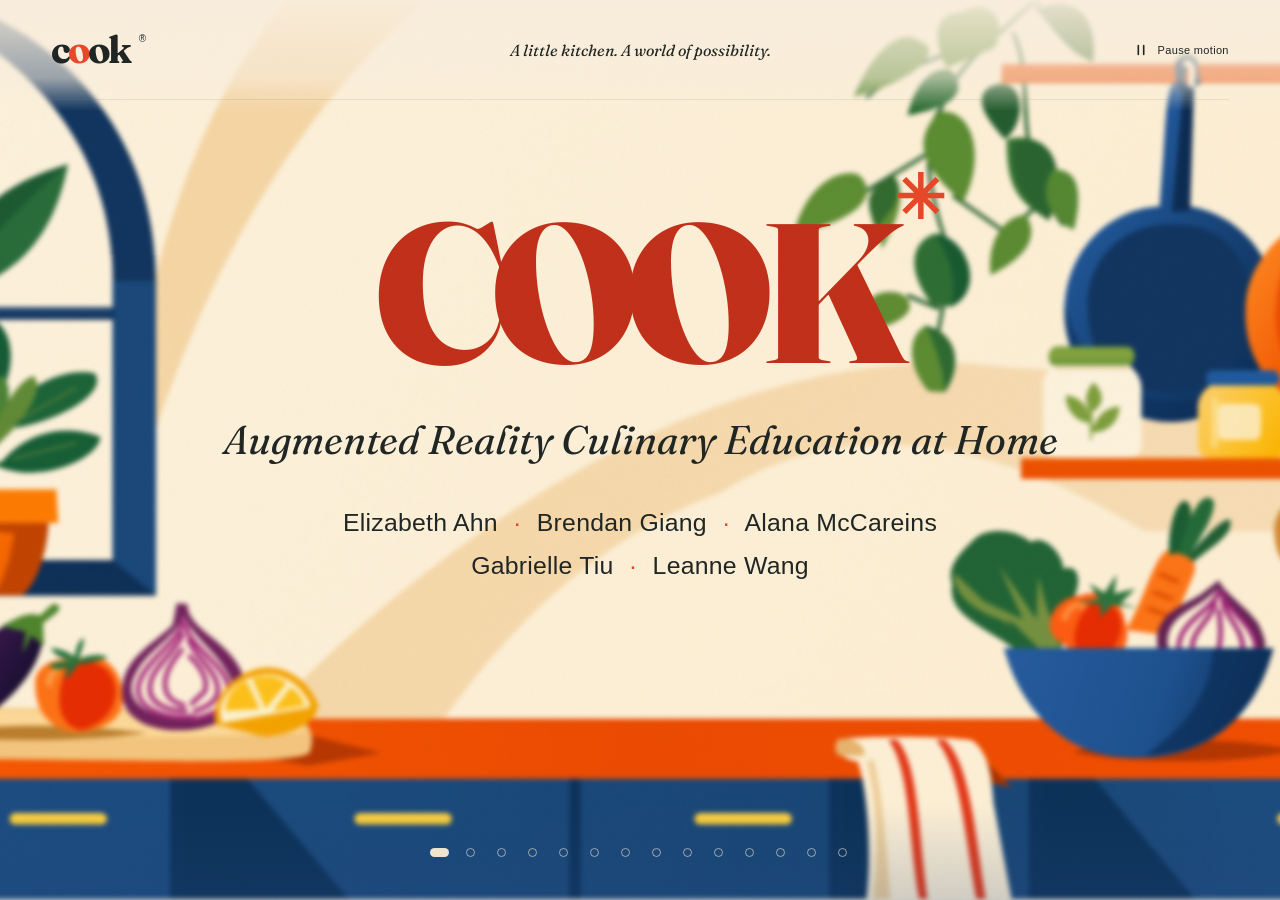
==== index.html @ 0c76f39e "Revert "Recolor presentation to the supplied pink/orange/blue/gray/black palette" This reverts commi" ====
<!doctype html>
<html lang="en">
<head>
  <meta charset="utf-8">
  <meta name="viewport" content="width=device-width, initial-scale=1">
  <meta name="theme-color" content="#f5ecd6">
  <meta name="description" content="COOK — Augmented Reality Culinary Education at Home. An illustrated story about making room for cooking in everyday life.">
  <title>COOK — A little kitchen. A world of possibility.</title>
  <link rel="preload" as="image" href="assets/illustrations/kitchen.svg">
  <link rel="preload" as="image" href="assets/illustrations/sara.svg">
  <link rel="stylesheet" href="style.css">
  <link rel="stylesheet" href="film.css">
  <link rel="stylesheet" href="ending.css">
  <script src="script.js" defer></script>
</head>
<body>
  <main class="experience" data-scene="title" aria-label="COOK animated presentation">
    <div class="paper" aria-hidden="true"></div>
    <header class="masthead">
      <a class="wordmark" href="#title" aria-label="COOK, return to title">c<span class="logo-o">o</span>ok<span class="logo-dot">®</span></a>
      <span class="masthead-note">A little kitchen. A world of possibility.</span>
      <button class="motion-control" type="button" aria-pressed="false" aria-label="Pause ambient animation"><svg viewBox="0 0 20 20" aria-hidden="true"><path class="pause-icon" d="M7 5v10M13 5v10"/><path class="play-icon" d="m7 4 8 6-8 6Z"/></svg><span>Pause motion</span></button>
    </header>

    <div class="canvas-wrap">
      <div class="canvas">
        <svg class="icon-library" aria-hidden="true" width="0" height="0"><defs>
<symbol id="i-pan" viewBox="0 0 100 100"><path d="M14 45c7-14 55-17 65-1l-6 30-49 2Z" fill="currentColor"/><path d="m76 49 18-8" stroke="currentColor" stroke-width="8" stroke-linecap="round"/><path d="M24 43c15-7 33-8 44-2" stroke="#f5ecd6" stroke-width="3" stroke-linecap="round"/></symbol>
<symbol id="i-knife" viewBox="0 0 100 100"><path d="m10 68 48-45 16 16-45 34-18 2Z" fill="currentColor"/><path d="m59 23 13-13q5-5 10-1l9 8q5 6-1 12L74 42Z" fill="#e74829"/><path d="m22 66 34-31" stroke="#f5ecd6" stroke-width="2"/></symbol>
<symbol id="i-leaf" viewBox="0 0 100 100"><path d="M20 80C2 35 39 6 82 17c7 43-19 73-62 63Z" fill="currentColor"/><path d="m18 83 50-51m-31 32 2-26m13 12 19-1" stroke="#f5ecd6" stroke-width="3" stroke-linecap="round"/></symbol>
<symbol id="i-whisk" viewBox="0 0 100 100"><path d="m26 78 28-31" stroke="currentColor" stroke-width="10" stroke-linecap="round"/><path d="M52 49C19 24 61 4 78 14c23 19-4 49-26 35Zm0 0c-9-29 19-40 26-35M52 49c26-1 33-24 26-35" stroke="currentColor" stroke-width="3"/></symbol>
<symbol id="i-clock" viewBox="0 0 100 100"><path d="M50 14c49-2 48 73 1 73-47 2-47-72-1-73Z" stroke="currentColor" stroke-width="5"/><path d="m50 30-1 25 20 9" stroke="currentColor" stroke-width="5" stroke-linecap="round"/></symbol>
<symbol id="i-check" viewBox="0 0 100 100"><path d="m20 52 20 20 42-45" stroke="currentColor" stroke-width="9" stroke-linecap="round" stroke-linejoin="round"/></symbol>
<symbol id="i-glasses" viewBox="0 0 100 100"><path d="m7 32 37 1-5 31-28-2Zm49 1 37-1-4 30-28 2ZM44 42h12" stroke="currentColor" stroke-width="4" stroke-linejoin="round"/></symbol>
</defs></svg>
        <div class="scene-wash" aria-hidden="true"></div>
        <div class="kitchen" aria-hidden="true">
          <div class="world">
            <img class="kitchen-art" src="assets/illustrations/kitchen.svg" alt="" width="1672" height="941" fetchpriority="high" decoding="sync">
          </div>
        </div>

        <section class="intro" aria-labelledby="cook-title">
          <h1 id="cook-title">COOK<span class="title-spark" aria-hidden="true">✳</span></h1>
          <p class="subtitle">Augmented Reality Culinary Education at Home</p>
          <div class="credits">
            <p>Elizabeth Ahn <span>·</span> Brendan Giang <span>·</span> Alana McCareins<br>Gabrielle Tiu <span>·</span> Leanne Wang</p>
          </div>
        </section>

        <!-- Custom SVG portrait; the enclosing gesture and food share one composition. -->
        <div class="sara" aria-hidden="true">
          <div class="sara-enter">
            <img class="sara-art" src="assets/illustrations/sara.svg" alt="" width="849" height="1667" decoding="async">
            <img class="sara-ar-art" src="assets/illustrations/sara-ar.svg" alt="" width="849" height="1667" decoding="async">
          </div>
        </div>

        <!-- Shared vegetable layer: under the passion copy in scene 3. -->
        <div class="ingredient-dance" aria-hidden="true"><img class="ingredient carrot" src="assets/illustrations/ingredient-carrot.svg" alt=""><img class="ingredient tomato" src="assets/illustrations/ingredient-tomato.svg" alt=""><img class="ingredient broccoli" src="assets/illustrations/ingredient-broccoli.svg" alt=""><img class="ingredient pepper" src="assets/illustrations/ingredient-pepper.svg" alt=""><img class="ingredient eggplant" src="assets/illustrations/ingredient-eggplant.svg" alt=""><img class="ingredient mushroom" src="assets/illustrations/ingredient-mushroom.svg" alt=""><img class="ingredient onion" src="assets/illustrations/ingredient-onion.svg" alt=""><img class="ingredient garlic" src="assets/illustrations/ingredient-garlic.svg" alt=""></div>

        <section class="profile" aria-labelledby="sara-title" aria-hidden="true" inert>
          <div class="profile-top"><span class="eyebrow">The heart of our story</span><span class="little-flower" aria-hidden="true">✳</span></div>
          <h2 id="sara-title">Meet <em>Sara.</em></h2>
          <ul class="profile-facts">
            <li><span class="fact-mark" aria-hidden="true">01</span><span><strong>29</strong> years old</span></li>
            <li><span class="fact-mark" aria-hidden="true">02</span><span>New mother</span></li>
            <li><span class="fact-mark" aria-hidden="true">03</span><span>Passionate about cooking</span></li>
            <li><span class="fact-mark" aria-hidden="true">04</span><span>Wants healthier meals at home</span></li>
            <li><span class="fact-mark" aria-hidden="true">05</span><span>Busy with work, childcare, and<br class="desktop-break"> household responsibilities</span></li>
          </ul>
        </section>


        <section class="film-scene passion-scene" data-scene-panel="passion" aria-hidden="true" inert>
          <div class="passion-copy"><h2>Her passion never disappeared.</h2><p>Healthier meals for her family.</p></div>
          <div class="restaurant-bill" data-reveal="1"><img src="assets/illustrations/receipt.svg" alt="" aria-hidden="true"><p><span>Dining-out costs since 2019</span><strong>+36%</strong></p></div>
        </section>
        <section class="film-scene barriers-scene" data-scene-panel="barriers" aria-hidden="true" inert>
          <svg class="school-path" viewBox="0 0 1600 900" aria-hidden="true"><defs><mask id="road-reveal" maskUnits="userSpaceOnUse" x="0" y="0" width="1600" height="900"><path pathLength="1" data-reveal="1" d="M232 612C276 580 415 426 496 423"/><path pathLength="1" data-reveal="2" d="M496 423C577 420 651 608 720 594"/><path pathLength="1" data-reveal="3" d="M720 594C789 580 848 342 912 342"/><path pathLength="1" data-reveal="4" d="M912 342C976 342 1037 594 1104 594"/><path pathLength="1" data-reveal="5" d="M1104 594C1171 594 1277 382 1312 340"/></mask></defs><g mask="url(#road-reveal)"><path class="path-underlay" d="M232 612C276 580 415 426 496 423C577 420 651 608 720 594C789 580 848 342 912 342C976 342 1037 594 1104 594C1171 594 1277 382 1312 340"/><path class="path-dashes" d="M232 612C276 580 415 426 496 423C577 420 651 608 720 594C789 580 848 342 912 342C976 342 1037 594 1104 594C1171 594 1277 382 1312 340"/></g></svg>
          <div class="school-dream" data-reveal="5"><img class="dream-school-art" src="assets/illustrations/culinary-school.svg" alt="" aria-hidden="true"></div>
          <div class="obstacle obstacle-0" data-reveal="1"><img src="assets/illustrations/barrier-tuition.svg" alt="Tuition"></div><div class="obstacle obstacle-1" data-reveal="2"><img src="assets/illustrations/barrier-commute.svg" alt="Commute"></div><div class="obstacle obstacle-2" data-reveal="3"><img src="assets/illustrations/barrier-time.svg" alt="Class hours"></div><div class="obstacle obstacle-3" data-reveal="4"><img src="assets/illustrations/barrier-childcare.svg" alt="Childcare"></div>
        </section>
        <section class="film-scene question-scene" data-scene-panel="question" aria-hidden="true" inert>
          <p class="big-question">Why should becoming a parent mean giving up on an education you're <em>passionate</em> about?</p>
        </section>
        <section class="film-scene population-scene" data-scene-panel="population" aria-hidden="true" inert>
          <h2>Sara isn't alone.</h2>
          <div class="stat-block stat-care" data-reveal="1"><strong class="stat-value">50%</strong><div class="stat-garden" aria-hidden="true"><svg viewBox="0 0 40 60" class="filled"><path d="M10 54C-4 27 9 7 33 4c12 22 3 48-23 50Z"/><path class="seed-vein" d="m10 53 17-36"/></svg><svg viewBox="0 0 40 60" class="filled"><path d="M10 54C-4 27 9 7 33 4c12 22 3 48-23 50Z"/><path class="seed-vein" d="m10 53 17-36"/></svg><svg viewBox="0 0 40 60" class="filled"><path d="M10 54C-4 27 9 7 33 4c12 22 3 48-23 50Z"/><path class="seed-vein" d="m10 53 17-36"/></svg><svg viewBox="0 0 40 60" class="filled"><path d="M10 54C-4 27 9 7 33 4c12 22 3 48-23 50Z"/><path class="seed-vein" d="m10 53 17-36"/></svg><svg viewBox="0 0 40 60" class="filled"><path d="M10 54C-4 27 9 7 33 4c12 22 3 48-23 50Z"/><path class="seed-vein" d="m10 53 17-36"/></svg><svg viewBox="0 0 40 60" class="unfilled"><path d="M10 54C-4 27 9 7 33 4c12 22 3 48-23 50Z"/><path class="seed-vein" d="m10 53 17-36"/></svg><svg viewBox="0 0 40 60" class="unfilled"><path d="M10 54C-4 27 9 7 33 4c12 22 3 48-23 50Z"/><path class="seed-vein" d="m10 53 17-36"/></svg><svg viewBox="0 0 40 60" class="unfilled"><path d="M10 54C-4 27 9 7 33 4c12 22 3 48-23 50Z"/><path class="seed-vein" d="m10 53 17-36"/></svg><svg viewBox="0 0 40 60" class="unfilled"><path d="M10 54C-4 27 9 7 33 4c12 22 3 48-23 50Z"/><path class="seed-vein" d="m10 53 17-36"/></svg><svg viewBox="0 0 40 60" class="unfilled"><path d="M10 54C-4 27 9 7 33 4c12 22 3 48-23 50Z"/><path class="seed-vein" d="m10 53 17-36"/></svg></div><p>Childcare or caregiving: a barrier to further education</p></div>
          <div class="stat-block stat-remote" data-reveal="2"><strong class="stat-value">70%</strong><div class="stat-garden" aria-hidden="true"><svg viewBox="0 0 40 60" class="filled"><path d="M10 54C-4 27 9 7 33 4c12 22 3 48-23 50Z"/><path class="seed-vein" d="m10 53 17-36"/></svg><svg viewBox="0 0 40 60" class="filled"><path d="M10 54C-4 27 9 7 33 4c12 22 3 48-23 50Z"/><path class="seed-vein" d="m10 53 17-36"/></svg><svg viewBox="0 0 40 60" class="filled"><path d="M10 54C-4 27 9 7 33 4c12 22 3 48-23 50Z"/><path class="seed-vein" d="m10 53 17-36"/></svg><svg viewBox="0 0 40 60" class="filled"><path d="M10 54C-4 27 9 7 33 4c12 22 3 48-23 50Z"/><path class="seed-vein" d="m10 53 17-36"/></svg><svg viewBox="0 0 40 60" class="filled"><path d="M10 54C-4 27 9 7 33 4c12 22 3 48-23 50Z"/><path class="seed-vein" d="m10 53 17-36"/></svg><svg viewBox="0 0 40 60" class="filled"><path d="M10 54C-4 27 9 7 33 4c12 22 3 48-23 50Z"/><path class="seed-vein" d="m10 53 17-36"/></svg><svg viewBox="0 0 40 60" class="filled"><path d="M10 54C-4 27 9 7 33 4c12 22 3 48-23 50Z"/><path class="seed-vein" d="m10 53 17-36"/></svg><svg viewBox="0 0 40 60" class="unfilled"><path d="M10 54C-4 27 9 7 33 4c12 22 3 48-23 50Z"/><path class="seed-vein" d="m10 53 17-36"/></svg><svg viewBox="0 0 40 60" class="unfilled"><path d="M10 54C-4 27 9 7 33 4c12 22 3 48-23 50Z"/><path class="seed-vein" d="m10 53 17-36"/></svg><svg viewBox="0 0 40 60" class="unfilled"><path d="M10 54C-4 27 9 7 33 4c12 22 3 48-23 50Z"/><path class="seed-vein" d="m10 53 17-36"/></svg></div><p>Remote-learning limitations and in-person attendance requirements</p></div>
          <img class="community-art" src="assets/illustrations/caregivers.png" width="2172" height="724" alt="" aria-hidden="true">
        </section>
        <section class="film-scene school-scene" data-scene-panel="school" aria-hidden="true" inert>
          <h2>World-class culinary education</h2>
          <img class="professional-kitchen" src="assets/illustrations/culinary-school.svg" alt="" aria-hidden="true">
          <div class="accessibility-divide" data-reveal="1" aria-hidden="true"><svg viewBox="0 0 100 600"><path d="m50 8 4 215-30 42 54 62-30 48 6 217"/></svg></div>
          <p class="accessibility-copy" data-reveal="1">Limited accessibility</p>
        </section>
        <section class="film-scene home-scene" data-scene-panel="home" aria-hidden="true" inert>
          <p class="home-question">What if culinary school could come to <em>your home?</em></p>
        </section>
        <section class="film-scene reveal-scene" data-scene-panel="reveal" aria-hidden="true" inert>
          <div class="reveal-cooking" aria-hidden="true"><img src="assets/illustrations/cook-ar-kitchen.png" width="1672" height="941" alt=""></div>
          <div class="product-reveal"><h2>COOK</h2><p class="product-promise">Your kitchen. Your culinary school.</p></div>
          <div class="glasses-hero" aria-hidden="true"><img src="assets/illustrations/cook-glasses.svg" width="1040" height="450" alt=""></div>
        </section>
        <section class="film-scene pov-scene" data-scene-panel="pov" aria-hidden="true" inert>
          <div class="pov-world" aria-hidden="true"><img src="assets/illustrations/cook-pov.png" width="1672" height="941" alt=""></div>
          <div class="pov-detection" data-reveal="1"><svg class="pov-target" viewBox="0 0 100 100" fill="none" aria-hidden="true"><path d="M2 24V8q0-6 6-6h16m52 0h16q6 0 6 6v16m0 52v16q0 6-6 6H76m-52 0H8q-6 0-6-6V76"/><path class="pov-scan" d="M7 50h86"/></svg><div class="detected-label vision-glass"><svg viewBox="0 0 24 24" aria-hidden="true"><path d="m5 12 4 4L19 6"/></svg><span>Tomato Detected</span></div></div>
          <aside class="pov-instruction vision-glass" data-reveal="2" aria-label="Hands-free cooking instruction"><div class="pov-lesson-top"><svg viewBox="0 0 100 100" aria-hidden="true"><use href="#i-knife"/></svg><h2>Knife Skills</h2></div><p class="pov-step">Step 2 of 5</p><p class="pov-action">Slice the tomato into even pieces</p><div class="pov-progress" role="progressbar" aria-label="Lesson progress" aria-valuemin="0" aria-valuemax="5" aria-valuenow="2"><span></span><span></span><span></span><span></span><span></span></div></aside>
        </section>
        <section class="film-scene demo-scene" data-scene-panel="demo" aria-hidden="true" inert><p>for demo</p></section>
        <section class="film-scene limitations-scene" data-scene-panel="limitations" aria-hidden="true" inert>
          <p class="senses-instruction">Evaluate flavor, texture, and seasoning yourself.</p>
          <img class="finished-dish" src="assets/illustrations/finished-dish.png" width="1322" height="1190" alt="An illustrated plate of salmon, rice and colorful vegetables">
          <div class="sense-panels">
            <section class="sense-panel sense-flavor vision-glass" data-reveal="1" aria-label="Flavor self-evaluation"><h3>Flavor</h3><label class="sense-check"><input type="checkbox" aria-label="Flavor evaluated"><span>Evaluated</span></label><div class="taste-rating" role="group" aria-label="Flavor score"><button type="button" data-score="1" aria-label="Flavor score 1 of 5" aria-pressed="false">1</button><button type="button" data-score="2" aria-label="Flavor score 2 of 5" aria-pressed="false">2</button><button type="button" data-score="3" aria-label="Flavor score 3 of 5" aria-pressed="false">3</button><button type="button" data-score="4" aria-label="Flavor score 4 of 5" aria-pressed="false">4</button><button type="button" data-score="5" aria-label="Flavor score 5 of 5" aria-pressed="false">5</button></div><span class="score-announcement sr-only" role="status" aria-live="polite"></span></section>
            <section class="sense-panel sense-texture vision-glass" data-reveal="1" aria-label="Texture self-evaluation"><h3>Texture</h3><label class="sense-check"><input type="checkbox" aria-label="Texture evaluated"><span>Evaluated</span></label><div class="taste-rating" role="group" aria-label="Texture score"><button type="button" data-score="1" aria-label="Texture score 1 of 5" aria-pressed="false">1</button><button type="button" data-score="2" aria-label="Texture score 2 of 5" aria-pressed="false">2</button><button type="button" data-score="3" aria-label="Texture score 3 of 5" aria-pressed="false">3</button><button type="button" data-score="4" aria-label="Texture score 4 of 5" aria-pressed="false">4</button><button type="button" data-score="5" aria-label="Texture score 5 of 5" aria-pressed="false">5</button></div><span class="score-announcement sr-only" role="status" aria-live="polite"></span></section>
            <section class="sense-panel sense-seasoning vision-glass" data-reveal="1" aria-label="Seasoning self-evaluation"><h3>Seasoning</h3><label class="sense-check"><input type="checkbox" aria-label="Seasoning evaluated"><span>Evaluated</span></label><div class="taste-rating" role="group" aria-label="Seasoning score"><button type="button" data-score="1" aria-label="Seasoning score 1 of 5" aria-pressed="false">1</button><button type="button" data-score="2" aria-label="Seasoning score 2 of 5" aria-pressed="false">2</button><button type="button" data-score="3" aria-label="Seasoning score 3 of 5" aria-pressed="false">3</button><button type="button" data-score="4" aria-label="Seasoning score 4 of 5" aria-pressed="false">4</button><button type="button" data-score="5" aria-label="Seasoning score 5 of 5" aria-pressed="false">5</button></div><span class="score-announcement sr-only" role="status" aria-live="polite"></span></section>
          </div>
        </section>
        <section class="film-scene return-scene" data-scene-panel="return" aria-hidden="true" inert>
          <div class="return-world" aria-hidden="true"><img src="assets/illustrations/sara-return.png" width="1672" height="941" alt=""></div>
          <div class="return-copy"><h2>Remember Sara?</h2><p class="return-promise" data-reveal="1">Now she's learning on her own terms.</p><p class="return-possibilities" data-reveal="2">New skills. New recipes. New possibilities.</p></div>
        </section>
        <section class="film-scene closing-scene" data-scene-panel="closing" aria-hidden="true" inert>
          <div class="closing-panorama" aria-hidden="true"><img src="assets/illustrations/learning-world.png" width="1672" height="941" alt=""></div>
          <svg class="learning-connections" viewBox="0 0 1600 900" fill="none" aria-hidden="true"><path d="M800 200V292M320 372V292H1280V372M800 292V372"/></svg>
          <p class="closing-principle">Education should fit your life.</p>
          <div class="closing-brand" data-reveal="2"><svg class="brand-flourish" viewBox="0 0 100 100" fill="none" aria-hidden="true"><path d="M50 88C43 56 45 32 67 10M48 65C16 64 9 46 12 30c28-1 37 13 36 35Zm3-22C52 17 71 12 90 17 85 36 73 46 51 43Z" fill="#538247"/></svg><h2>COOK</h2><p>Redefining where and how learning happens.</p></div>
        </section>
      </div>
    </div>

    <footer class="presentation-controls">
      <button class="previous-scene" type="button" aria-label="Previous narrative beat"></button>
      <div class="scene-dots" role="group" aria-label="Choose scene"><button type="button" class="scene-dot active" data-go="title" aria-label="Scene 1" aria-pressed="true"></button><button type="button" class="scene-dot" data-go="sara" aria-label="Scene 2" aria-pressed="false"></button><button type="button" class="scene-dot" data-go="passion" aria-label="Scene 3" aria-pressed="false"></button><button type="button" class="scene-dot" data-go="barriers" aria-label="Scene 4" aria-pressed="false"></button><button type="button" class="scene-dot" data-go="question" aria-label="Scene 5" aria-pressed="false"></button><button type="button" class="scene-dot" data-go="population" aria-label="Scene 6" aria-pressed="false"></button><button type="button" class="scene-dot" data-go="school" aria-label="Scene 7" aria-pressed="false"></button><button type="button" class="scene-dot" data-go="home" aria-label="Scene 8" aria-pressed="false"></button><button type="button" class="scene-dot" data-go="reveal" aria-label="Scene 9" aria-pressed="false"></button><button type="button" class="scene-dot" data-go="pov" aria-label="Scene 10" aria-pressed="false"></button><button type="button" class="scene-dot" data-go="demo" aria-label="Scene 11" aria-pressed="false"></button><button type="button" class="scene-dot" data-go="limitations" aria-label="Scene 12" aria-pressed="false"></button><button type="button" class="scene-dot" data-go="return" aria-label="Scene 13" aria-pressed="false"></button><button type="button" class="scene-dot" data-go="closing" aria-label="Scene 14" aria-pressed="false"></button></div>
      <button class="next-scene" type="button"><span class="next-label"></span></button>
    </footer>
    <p class="sr-only" role="status" aria-live="polite" id="scene-status">Scene 1 of 14. COOK. Use the right arrow key to advance and the left arrow key to reverse.</p>
  </main>
</body>
</html>
---- style.css ----
@font-face{font-family:Fraunces;src:url('assets/fraunces.ttf') format('truetype');font-weight:100 900;font-display:swap}
@font-face{font-family:Fraunces;src:url('assets/fraunces-italic.ttf') format('truetype');font-style:italic;font-weight:100 900;font-display:swap}
:root{--cream:#f5ecd6;--ink:#202624;--orange:#e74829;--blue:#304c98;--ease:cubic-bezier(.22,1,.36,1)}
*{box-sizing:border-box}html,body{margin:0;width:100%;height:100%;background:var(--cream)}body{font-family:Arial,Helvetica,sans-serif;color:var(--ink)}button,a{-webkit-tap-highlight-color:transparent}button{font:inherit;color:inherit;cursor:pointer}button:focus-visible,a:focus-visible{outline:3px solid var(--orange);outline-offset:6px}button{touch-action:manipulation}button:disabled{cursor:default}button svg{fill:none;stroke:currentColor;stroke-width:1.8;stroke-linecap:round;stroke-linejoin:round}.experience{position:relative;isolation:isolate;width:100%;height:100svh;min-height:480px;overflow:hidden;background:var(--cream)}.paper{pointer-events:none;position:absolute;inset:0;z-index:10;opacity:.24;mix-blend-mode:multiply;background-image:url("data:image/svg+xml,%3Csvg viewBox='0 0 200 200' xmlns='http://www.w3.org/2000/svg'%3E%3Cfilter id='n'%3E%3CfeTurbulence type='fractalNoise' baseFrequency='.68' numOctaves='3' stitchTiles='stitch'/%3E%3C/filter%3E%3Cpath fill='%23807554' opacity='.5' filter='url(%23n)' d='M0 0h200v200H0z'/%3E%3C/svg%3E");background-size:180px}
.masthead{position:absolute;top:0;left:0;right:0;height:100px;z-index:12;display:flex;align-items:center;justify-content:space-between;margin:0 4%;border-bottom:1px solid #57644126}.wordmark{position:relative;display:inline-block;color:var(--ink);text-decoration:none;font-family:Fraunces,Georgia,serif;font-size:38px;font-weight:700;letter-spacing:-3px}.logo-o{color:var(--orange)}.logo-dot{font:10px Arial;position:absolute;top:7px;right:-14px}.masthead-note{font-family:Fraunces,Georgia,serif;font-weight:400;font-style:italic;font-size:16px;position:absolute;left:50%;transform:translateX(-50%);white-space:nowrap}.motion-control{display:flex;align-items:center;gap:8px;border:0;background:none;padding:12px 0;font-size:11px;letter-spacing:.03em}.motion-control svg{width:18px;height:18px}.play-icon{display:none}.motion-paused .pause-icon{display:none}.motion-paused .play-icon{display:initial}
.canvas-wrap { position:absolute; inset:0; overflow:hidden; }
.canvas { position:absolute; width:max(100vw,177.7778svh); height:max(56.25vw,100svh); left:50%; top:50%; transform:translate(-50%,-50%); container-type:inline-size; }
.kitchen { position:absolute; inset:0; pointer-events:none; }
.world { position:absolute; inset:0; transform-origin:50% 70%; transition:transform 2.6s var(--ease); }
.kitchen-art { display:block; width:100%; height:100%; object-fit:contain; animation:kitchen-drift 18s ease-in-out infinite; }
.kitchen-art { transition:filter 1.4s ease; }
[data-scene="title"] .kitchen-art { filter:blur(2.8px); }
.food-layer { position:absolute; z-index:2; left:74%; top:46.5%; width:21%; opacity:1; transform:translate(0,0); transition:opacity 1s ease,transform 2s var(--ease); pointer-events:none; }
.food-art { display:block; width:100%; height:auto; transform-origin:50% 96%; animation:food-drift 7s ease-in-out infinite; }

.intro{position:absolute;left:50%;top:23%;width:48%;text-align:center;transform:translateX(-50%);transform-origin:50% 0;transition:transform 2.2s var(--ease),left 2.2s var(--ease),top 2.2s var(--ease);z-index:3}.eyebrow{font-size:.74cqw;letter-spacing:.19em;text-transform:uppercase;font-weight:600;margin:0 0 1.8cqw}.intro h1{position:relative;display:inline-block;color:var(--orange);font-family:Fraunces,Georgia,serif;font-size:12.4cqw;font-weight:850;line-height:.95;letter-spacing:-.85cqw;margin:0;transform:none;padding-right:.65cqw}.title-spark{position:absolute;top:-1.8cqw;right:-2.5cqw;font-family:Georgia,serif;font-size:3.8cqw;line-height:1;letter-spacing:0;color:#a1a650;animation:spark-turn 18s linear infinite}.subtitle{font-family:Fraunces,Georgia,serif;font-weight:400;font-style:italic;font-size:1.6cqw;line-height:1.45;margin:1.25cqw 0 0}.credits{margin-top:2.15cqw;transition:opacity .65s,transform .9s var(--ease)}.credits-label{font-size:.6cqw;font-weight:600;letter-spacing:.18em;text-transform:uppercase;opacity:.65}.credits p{font-size:.76cqw;line-height:1.9;margin:.65cqw 0 0;letter-spacing:.01em}.credits p span{padding:0 .4cqw;color:var(--orange)}
.presentation-controls{position:absolute;z-index:12;bottom:0;left:0;right:0;display:flex;align-items:center;justify-content:space-between;height:96px;padding:0 4%;color:var(--cream);background:linear-gradient(transparent,#25467c33)}.chapter{display:flex;align-items:center;gap:15px;font-size:11px}.chapter-number{font-family:Fraunces,Georgia,serif;font-size:20px;color:#f3d08a}.chapter-line{height:1px;width:40px;background:#f3ecd955}.chapter-name{letter-spacing:.04em}.scene-dots{position:absolute;display:flex;gap:4px;left:50%;transform:translateX(-50%)}.scene-dot{position:relative;background:none;border:0;width:32px;height:40px;padding:0}.scene-dot:after{content:'';display:block;position:absolute;left:12px;top:16px;width:7px;height:7px;border-radius:50%;border:1px solid #eee5cf99;transition:background .4s,width .4s,left .4s}.scene-dot.active:after{background:#eee5cf;width:17px;left:7px;border-radius:5px}.next-scene{border:1px solid #eaddbd80;border-radius:40px;padding:13px 21px 13px 25px;background:#f2e8ce;color:#304638;display:flex;align-items:center;gap:27px;font-size:12px;transition:background .2s,transform .3s}.next-scene:hover{background:#fff6df;transform:translateY(-2px)}.next-scene svg{width:29px;height:20px}
.sara { position:absolute; z-index:4; left:18.5%; top:22%; width:27%; pointer-events:none; }
.sara-enter { opacity:0; transform:translate(-45px,100px) rotate(-2deg); transform-origin:50% 100%; transition:transform 2.1s var(--ease),opacity 1.4s ease; }
.sara-art { display:block; width:100%; height:auto; transform-origin:50% 85%; animation:sara-breathe 7s ease-in-out infinite; }

.profile{position:absolute;z-index:5;left:55.3%;top:24%;width:32.5%;padding:2.25cqw 2.6cqw 1.65cqw;background:#faf2de;border:1px solid #cfbc922e;border-radius:1.1cqw 1.1cqw 4cqw 1.1cqw;box-shadow:.5cqw .6cqw 0 #c7b68d26;opacity:0;transform:translate(70px,25px) rotate(2deg);transition:transform 1.6s var(--ease),opacity 1.2s ease;pointer-events:none}.profile-top{display:flex;align-items:center;justify-content:space-between}.profile-top .eyebrow{font-size:.61cqw;margin:0}.little-flower{color:var(--orange);font-size:2.6cqw;line-height:1}.profile h2{font-family:Fraunces,Georgia,serif;font-weight:700;font-size:3.6cqw;line-height:1.15;letter-spacing:-.18cqw;margin:1cqw 0 .65cqw}.profile h2 em{font-weight:400;color:var(--orange)}.profile-intro{font-family:Fraunces,Georgia,serif;font-style:italic;font-size:1cqw;opacity:.8;margin:0 0 1.45cqw}.profile-facts{list-style:none;padding:0;margin:0}.profile-facts li{display:flex;align-items:center;gap:1.15cqw;border-top:1px solid #cdbb962f;padding:1cqw 0;font-size:1.05cqw;line-height:1.45;opacity:0;transform:translateY(14px);transition:opacity .85s ease,transform 1s var(--ease)}.profile-facts li strong{font-weight:400}.fact-mark{font-family:Fraunces,Georgia,serif;font-weight:400;font-style:italic;align-self:flex-start;padding-top:.15cqw;font-size:.7cqw;color:#b68348}.profile-footer{border-top:1px solid #cdbb9640;padding-top:1.1cqw;display:flex;gap:.7cqw;align-items:center;opacity:0;transition:opacity 1s}.profile-footer svg{width:1.5cqw;height:1.4cqw;color:#c86a46;flex-shrink:0}.profile-footer span{font-family:Fraunces,Georgia,serif;font-style:italic;font-size:.68cqw;line-height:1.5}
[data-scene="sara"] .world{transform:translate(-30px,3px) scale(1.035)}[data-scene="sara"] .intro{top:12.5%;left:35%;transform:translateX(-50%) scale(.38)}[data-scene="sara"] .intro .eyebrow{opacity:0;transition:opacity .4s}[data-scene="sara"] .credits{opacity:0;transform:translateY(20px);pointer-events:none}[data-scene="sara"] .sara-enter{opacity:1;transform:translate(0,0) rotate(0);transition-delay:.3s}[data-scene="sara"] .profile{opacity:1;transform:translate(0,0) rotate(0);transition-delay:.9s;pointer-events:auto}[data-scene="sara"] .profile-facts li{opacity:1;transform:translateY(0);transition-delay:calc(1.7s + var(--i)*.55s)}.profile-facts li:nth-child(1){--i:0}.profile-facts li:nth-child(2){--i:1}.profile-facts li:nth-child(3){--i:2}.profile-facts li:nth-child(4){--i:3}.profile-facts li:nth-child(5){--i:4}[data-scene="sara"] .profile-footer{opacity:1;transition-delay:4.6s}
/* The authored vector silhouettes move as unified illustration layers. */
.intro .eyebrow { transition:opacity .7s 1s; }
[data-scene="sara"] .food-layer { opacity:0; transform:translate(35px,15px); }
.motion-paused :is(.kitchen-art,.food-art,.sara-art,.title-spark) { animation-play-state:paused!important; }
@keyframes kitchen-drift { 0%,100% { transform:scale(1.008) translateY(0); } 50% { transform:scale(1.018) translateY(-2px); } }
@keyframes food-drift { 0%,100% { transform:translateY(0) rotate(-.6deg); } 50% { transform:translateY(-3px) rotate(.6deg); } }
@keyframes sara-breathe { 0%,100% { transform:translateY(0) rotate(-.15deg); } 50% { transform:translateY(-3px) rotate(.15deg); } }
@keyframes spark-turn { to { transform:rotate(360deg); } }

.sr-only{position:absolute;width:1px;height:1px;padding:0;margin:-1px;overflow:hidden;clip:rect(0,0,0,0);white-space:nowrap;border:0}
@media(min-aspect-ratio:19/10){.masthead{height:75px}.presentation-controls{height:75px}.canvas{top:44%}}
@media(max-width:800px) and (min-aspect-ratio:1/1){.masthead{height:65px}.wordmark{font-size:30px}.masthead-note{font-size:12px}.motion-control{font-size:10px}.presentation-controls{height:70px}.chapter-name{font-size:9px}.chapter-line{width:20px}.chapter{gap:9px}.next-scene{padding:9px 14px;gap:16px}.experience{min-height:350px}}
@media(max-aspect-ratio:1/1){
.experience{min-height:740px}.masthead{height:80px;margin:0 6%}.wordmark{font-size:33px}.masthead-note{display:none}.motion-control{font-size:10px}.canvas{width:160svh;height:100svh;min-width:1184px;min-height:740px}.world{transform:translate(0,55px) scale(1.01)}
.intro{top:25%;width:calc(100vw - 36px)}.intro h1{font-size:25vw;letter-spacing:-1.7vw;padding-right:1vw}.title-spark{font-size:8vw;right:-3vw;top:-4vw}.intro .eyebrow{font-size:9px;letter-spacing:.15em;margin-bottom:24px}.subtitle{font-size:16px;line-height:1.55;margin-top:22px}.credits{margin-top:32px}.credits-label{font-size:8px}.credits p{font-size:10px;line-height:1.9;margin-top:10px}.credits p span{padding:0 2px}
.presentation-controls{height:80px;padding:0 6%}.chapter-name,.chapter-line{display:none}.scene-dots{left:36%}.next-scene{font-size:11px;padding:12px 16px;gap:18px}.chapter-number{font-size:18px}
[data-scene="sara"] .world{transform:translate(-12px,55px) scale(1.025)}[data-scene="sara"] .intro{top:11%;left:50%;transform:translateX(-50%) scale(.45)}[data-scene="sara"] .intro .eyebrow{margin-bottom:0;height:0}[data-scene="sara"] .intro .subtitle{opacity:0}
.sara{left:calc(50% - 91px);top:17%;width:182px}.sara-enter{transform:translate(-25px,70px) rotate(-2deg)}[data-scene="sara"] .sara-enter{transform:translate(0,0) rotate(0)}.food-layer{left:calc(50% + 22px);top:63%;width:165px}
.profile{left:calc(50% - 165px);top:47%;width:330px;padding:18px 24px 17px;border-radius:14px 14px 38px 14px}.profile-top .eyebrow{font-size:7px}.little-flower{font-size:25px}.profile h2{font-size:34px;letter-spacing:-1.5px;margin:8px 0 7px}.profile-intro{font-size:11px;margin-bottom:10px}.profile-facts li{font-size:11px;padding:8px 0;gap:12px;line-height:1.4}.fact-mark{font-size:8px}.profile-footer{padding-top:10px;gap:8px}.profile-footer svg{width:16px;height:16px}.profile-footer span{font-size:8px}.desktop-break{display:none}
}
[data-scene="sara"] .next-scene svg{transform:rotate(180deg)}
@media(prefers-reduced-motion:reduce){*,*:before,*:after{animation:none!important;transition-duration:.01ms!important;transition-delay:0ms!important}.motion-control{display:none}}
@media(max-aspect-ratio:1/1) and (max-height:800px){.profile{top:44%;padding-top:14px;padding-bottom:14px}.profile-facts li{padding:7px 0}.profile h2{font-size:32px}.profile-top .little-flower{font-size:23px}}

/* Light print grain binds the vector ink and editorial typography. */
.paper { opacity:.12; }
.masthead::before { content:""; position:absolute; z-index:-1; top:0; bottom:-12px; left:-4.4vw; right:-4.4vw; background:linear-gradient(#f8eddce8,#f8eddc99 70%,#f8eddc00); pointer-events:none; }
.profile { background:#f8efd9; }
[data-scene="sara"] .intro .subtitle { opacity:0; transition:opacity .7s; }
.subtitle { transition:opacity 1s 1s; }
@media(max-aspect-ratio:1/1) and (max-height:800px) {
  .sara { width:145px; left:calc(50% - 72.5px); }
}
---- film.css ----
/* The film is one persistent stage. The kitchen and Sara travel between scenes. */
.icon-library { position:absolute; pointer-events:none; }
.scene-wash { position:absolute; z-index:1; inset:0; opacity:0; background:#f5ecd6; transition:background 1.7s ease,opacity 1.7s ease; pointer-events:none; }
.kitchen { z-index:0; left:0; top:0; right:auto; bottom:auto; width:100%; height:100%; overflow:hidden; transition:left 2.2s var(--ease),top 2.2s var(--ease),width 2.2s var(--ease),height 2.2s var(--ease),border-radius 2s var(--ease),opacity 1.6s ease; }
.sara { transition:left 2.1s var(--ease),top 2.1s var(--ease),width 2.1s var(--ease),opacity 1.5s ease,transform 2s var(--ease); }
.sara-ar-art { position:absolute; inset:0; display:block; width:100%; height:auto; opacity:0; transform-origin:50% 85%; animation:sara-breathe 7s ease-in-out infinite; transition:opacity 1.2s ease; }
.sara-art { transition:opacity 1.2s ease; }
.sara.wearing-ar .sara-art { opacity:0; }
.sara.wearing-ar .sara-ar-art { opacity:1; }
.film-active .intro,.film-active .profile { opacity:0!important; visibility:hidden; pointer-events:none; }
.film-active .food-layer { opacity:0; transform:translate(50px,20px) scale(.9); }
.film-active .wordmark,.film-active .masthead-note,.film-active .chapter { visibility:hidden; pointer-events:none; }
.film-active .motion-control span,.film-active .next-label { display:none; }
.film-active .masthead { border-color:transparent; }
.film-active .masthead::before { opacity:0; }
.film-active .masthead { color:#304c98; }
.film-active .sara-enter { opacity:1; transform:translate(0,0); transition-delay:0s; }
.film-active .presentation-controls { background:none; color:#304c98; }
.previous-scene { display:none; }
.film-active .previous-scene { position:absolute; display:grid; place-items:center; left:4%; bottom:23px; width:48px; height:48px; border:1px solid #304c9855; border-radius:50%; background:#f5ecd6e3; color:#304c98; transition:transform .3s,background .3s; }
.previous-scene svg { width:25px; height:18px; }
.film-active .next-scene { width:48px; height:48px; padding:0; justify-content:center; border:1px solid #304c9855; background:#f5ecd6e3; }
.film-active .next-scene svg { width:25px; }
.next-scene svg,[data-scene="sara"] .next-scene svg { transform:none; }
.film-active .previous-scene:hover { transform:translateX(-3px); background:#fffae9; }
.film-active .scene-dot:after { border-color:#304c9877; }
.film-active .scene-dot.active:after { background:#304c98; }
.film-scene { position:absolute; z-index:5; inset:0; opacity:0; visibility:hidden; pointer-events:none; transform:scale(1.035); transform-origin:50% 60%; transition:opacity .9s ease,transform 1.8s var(--ease),visibility 0s .9s; }
.film-scene.is-active { opacity:1; visibility:visible; pointer-events:auto; transform:scale(1); transition-delay:.15s,0s,0s; }
.film-scene h2 { font-family:Fraunces,Georgia,serif; font-size:3.8cqw; font-weight:650; letter-spacing:-.12cqw; line-height:1.13; margin:0; text-wrap:balance; }
.film-scene p { margin:0; line-height:1.4; }
.film-scene [data-reveal] { opacity:0; transform:translateY(24px) scale(.97); transition:opacity .85s ease,transform 1.1s var(--ease); }
.film-scene [data-reveal].is-revealed { opacity:1; transform:translateY(0) scale(1); }
.film-active .scene-wash { opacity:.97; }
.film-active .kitchen { opacity:.15; }

/* Passion: the price arrives inside the same warm, living kitchen. */
[data-scene="passion"] .scene-wash { opacity:.02; }
[data-scene="passion"] .kitchen { opacity:1; }
[data-scene="passion"] .world { transform:translate(-28px,0) scale(1.055); }
[data-scene="passion"] .sara { left:12%; top:22%; width:25.8%; opacity:1; }
.passion-copy { position:absolute; left:51%; top:20%; width:40%; }
.passion-copy h2 { font-size:3.8cqw; color:#e74829; max-width:36cqw; }
.passion-copy p { margin-top:1.5cqw; font-family:Fraunces,Georgia,serif; font-style:italic; font-size:1.65cqw; }
.restaurant-bill { position:absolute; left:61%; top:44%; width:24%; transform-origin:50% 5%; }
.restaurant-bill img { display:block; width:100%; height:auto; filter:drop-shadow(.35cqw .7cqw 1.1cqw #3a240e80); }
.restaurant-bill p { position:absolute; top:27%; left:18%; width:66%; padding:.7cqw .25cqw 1.2cqw; background:#f9efda; text-align:center; }
.restaurant-bill strong { display:block; font-family:Fraunces,Georgia,serif; font-weight:700; letter-spacing:-.25cqw; font-size:4.6cqw; line-height:1.1; color:#e74829; }
.restaurant-bill span { display:block; font-size:1.03cqw; line-height:1.45; padding-top:.8cqw; }
.restaurant-bill[data-reveal] { transform:translateY(-55px) rotate(9deg); }
.restaurant-bill.is-revealed { transform:translateY(0) rotate(-4deg); }

/* The home recedes and the school remains just beyond the winding route. */
[data-scene="barriers"] .scene-wash { opacity:.99; background:#eee5ce; }
[data-scene="barriers"] .sara { left:5%; top:41%; width:18.5%; opacity:1; }
.school-path { position:absolute; inset:0; width:100%; height:100%; fill:none; }
.path-underlay { stroke:#ded1ad; stroke-width:26; stroke-linecap:round; }
.path-dashes { stroke:#b9a57c; stroke-width:3; stroke-dasharray:12 15; animation:path-travel 22s linear infinite; }
.school-dream { position:absolute; left:66%; top:16%; width:29%; transform:none; }
.school-dream img { display:block; width:100%; }
.obstacle { position:absolute; text-align:center; transform-origin:50% 65%; }
.obstacle img { display:block; width:100%; height:auto; }
.obstacle-0 { left:26%; top:36%; width:15%; --tilt:-5deg; }
.obstacle-1 { left:41%; top:49%; width:18%; --tilt:3deg; }
.obstacle-2 { left:51%; top:28%; width:14%; --tilt:-4deg; }
.obstacle-3 { left:68%; top:49%; width:16%; --tilt:5deg; }
.obstacle[data-reveal] { transform:translateY(-35px) rotate(calc(var(--tilt) * -1)) scale(.85); }
.obstacle.is-revealed { transform:translateY(0) rotate(var(--tilt)) scale(1); }

/* The question gets its own slide beside a large Sara. */
[data-scene="question"] .scene-wash { opacity:1; background:#eee5ce; }
[data-scene="question"] .kitchen { opacity:0; }
[data-scene="question"] .sara { left:8%; top:13%; width:23.5%; opacity:1; }
.question-scene .big-question { position:absolute; left:38%; top:48%; width:52%; transform:translateY(-50%); font-family:Fraunces,Georgia,serif; font-weight:650; font-size:5cqw; line-height:1.12; letter-spacing:-.16cqw; text-wrap:balance; }
.big-question em { font-style:italic; color:#e74829; }

/* A wider population, rendered as people and a garden of ten proportional seeds. */
[data-scene="population"] .scene-wash { opacity:1; background:#304c98; }
[data-scene="population"] .kitchen { opacity:0; }
[data-scene="population"] .sara { left:8%; top:43%; width:16.1%; opacity:0; transform:scale(.85); }
[data-scene="population"] .masthead { color:#f5ecd6; }
[data-scene="population"] .scene-dot:after { border-color:#f5ecd688; }
[data-scene="population"] .scene-dot.active:after { background:#f5ecd6; }
.population-scene { color:#f5ecd6; }
.population-scene > h2 { position:absolute; left:10%; top:13%; width:80%; text-align:center; font-size:4.6cqw; }
.stat-block { position:absolute; top:28%; width:32%; }
.stat-care { left:12%; }
.stat-remote { left:56%; }
.stat-value { display:block; font-family:Fraunces,Georgia,serif; font-size:6.3cqw; font-weight:650; line-height:1; letter-spacing:-.35cqw; color:#edc455; }
.stat-block p { font-size:1.35cqw; max-width:31cqw; line-height:1.38; margin-top:1.2cqw; }
.stat-garden { display:flex; gap:.35cqw; width:100%; margin-top:.8cqw; height:3cqw; align-items:flex-end; }
.stat-garden svg { width:2.4cqw; height:3cqw; flex:0 0 auto; overflow:visible; }
.stat-garden .filled { fill:#efc94e; stroke:#efc94e; stroke-width:1; }
.stat-garden .unfilled { fill:transparent; stroke:#f5ecd66b; stroke-width:1.5; }
.stat-garden .seed-vein { fill:none; stroke:#304c98; stroke-width:1.5; }
.stat-garden .unfilled .seed-vein { stroke:#f5ecd655; }
.stat-block .stat-garden svg { transform-origin:50% 100%; transform:scaleY(.2) rotate(-10deg); transition:transform 1s var(--ease); }
.stat-block.is-revealed .stat-garden svg { transform:scaleY(1) rotate(0); }
.stat-block.is-revealed .stat-garden svg:nth-child(2n) { transition-delay:.12s; }
.stat-block.is-revealed .stat-garden svg:nth-child(3n) { transition-delay:.25s; }
.stat-block.is-revealed .stat-garden svg:nth-child(4n) { transition-delay:.36s; }
.community-art { position:absolute; left:6%; top:57%; width:88%; height:auto; transform:translateX(6%) scale(.94); opacity:0; transition:transform 2.3s var(--ease),opacity 1.5s; }
.population-scene.is-active .community-art { opacity:1; transform:translateX(0) scale(1); transition-delay:.25s; }

/* The large institution and the modest home occupy the same world at different scales. */
[data-scene="school"] .scene-wash { opacity:1; background:#f5ecd6; }
[data-scene="school"] .kitchen { left:66%; top:42%; width:29%; height:29%; border-radius:1.1cqw; opacity:1; z-index:2; box-shadow:.5cqw .7cqw 0 #263f6212; }
[data-scene="school"] .world { transform:none; }
[data-scene="school"] .sara { left:74%; top:46%; width:11.3%; opacity:1; }
.school-scene > h2 { position:absolute; top:14%; left:6%; width:49%; font-size:3.3cqw; }
.professional-kitchen { position:absolute; left:5%; top:21%; width:43%; height:auto; }
.accessibility-divide { position:absolute; left:55.5%; top:36%; width:8%; height:34%; }
.accessibility-divide svg { width:100%; height:100%; fill:none; stroke:#c9bda0; stroke-width:3; stroke-dasharray:5 10; }
.accessibility-copy { position:absolute; left:65%; top:31%; width:30%; font-family:Fraunces,Georgia,serif; font-size:1.75cqw; text-align:center; color:#b5472f; }

/* The home question grows to fill its own slide. */
[data-scene="home"] .scene-wash { opacity:1; background:#304c98; }
[data-scene="home"] .kitchen { opacity:0; }
[data-scene="home"] .sara { left:74%; top:42%; width:11.3%; opacity:0; }
[data-scene="home"] .masthead { color:#f5ecd6; }
[data-scene="home"] .scene-dot:after { border-color:#f5ecd688; }
[data-scene="home"] .scene-dot.active:after { background:#f5ecd6; }
.home-scene { display:grid; place-items:center; }
.home-scene .home-question { width:80%; font-family:Fraunces,Georgia,serif; font-weight:700; font-size:9.4cqw; line-height:1.04; letter-spacing:-.4cqw; text-wrap:balance; text-align:center; color:#f5ecd6; opacity:0; transform:scale(.25); transition:transform 1.9s var(--ease),opacity 1s ease; }
.home-scene.is-active .home-question { opacity:1; transform:scale(1); transition-delay:.25s; }
.home-question em { font-style:italic; color:#edc455; }

/* Product reveal: a quiet glasses portrait opens into Sara's kitchen. */
[data-scene="reveal"] .scene-wash { opacity:1; background:#f8f0dc; }
[data-scene="reveal"] .kitchen,[data-scene="reveal"] .sara { opacity:0; }
.reveal-scene { overflow:hidden; }
.reveal-cooking { position:absolute; z-index:0; inset:0; opacity:0; transform:scale(1.06); clip-path:circle(0% at 35.3% 30.7%); transition:opacity .8s ease,clip-path 1.8s var(--ease),transform 2s var(--ease); }
.reveal-cooking img { display:block; width:100%; height:100%; object-fit:cover; }
.product-reveal { position:absolute; z-index:3; left:50%; top:12%; width:76%; text-align:center; transform:translateX(-50%); transition:left 1.6s var(--ease),top 1.6s var(--ease),width 1.6s var(--ease); }
.product-reveal h2 { color:#e74829; font-family:Fraunces,Georgia,serif; font-weight:850; letter-spacing:-.6cqw; font-size:8.7cqw; line-height:1; transition:font-size 1.6s var(--ease),letter-spacing 1.6s var(--ease); }
.product-promise { font-family:Fraunces,Georgia,serif; font-weight:450; font-size:2.05cqw; letter-spacing:-.045cqw; margin-top:1.3cqw!important; line-height:1.35!important; text-wrap:balance; transition:font-size 1.6s var(--ease); }
.glasses-hero { position:absolute; z-index:4; left:50%; top:60%; width:72%; opacity:1; transform:translate(-50%,-50%); transition:left 1.5s var(--ease),top 1.5s var(--ease),width 1.5s var(--ease),transform 1.5s var(--ease),opacity .55s ease; }
.glasses-hero img { display:block; width:100%; height:auto; }
[data-scene="reveal"][data-beat="1"] .reveal-cooking { opacity:1; clip-path:circle(130% at 35.3% 30.7%); transform:scale(1); transition-delay:.12s,.12s,.12s; }
[data-scene="reveal"][data-beat="1"] .glasses-hero { left:35.3%; top:30.7%; width:12%; opacity:0; transform:translate(-50%,-50%); transition-delay:0s,0s,0s,0s,.55s; }
[data-scene="reveal"][data-beat="1"] .product-reveal { left:77%; top:16%; width:35%; }
[data-scene="reveal"][data-beat="1"] .product-reveal h2 { font-size:6.6cqw; letter-spacing:-.4cqw; }
[data-scene="reveal"][data-beat="1"] .product-promise { font-size:1.8cqw; }
@keyframes ingredient-drift { 0%,100% { transform:translateY(0) rotate(-4deg); } 50% { transform:translateY(-7px) rotate(4deg); } }
@keyframes path-travel { to { stroke-dashoffset:-270; } }
.motion-paused :is(.sara-ar-art,.ingredient img,.path-dashes) { animation-play-state:paused!important; }
@media(prefers-reduced-motion:reduce) { .film-scene,.film-scene *, .sara,.kitchen,.world,.scene-wash { transition-duration:.01ms!important; transition-delay:0ms!important; animation:none!important; } }
/* Portrait remains usable; the presentation itself is composed for 16:9. */
@media(max-aspect-ratio:1/1) {
  .film-active .scene-dots { left:50%; gap:0; }
  .scene-dot { width:27px; }
  .film-active .previous-scene { left:6%; width:40px; height:40px; bottom:20px; }
  .film-active .next-scene { width:40px; height:40px; }
  .film-active .scene-dots { bottom:20px; }
  .film-active .sara { left:calc(50% - 121px); top:38%; width:206px; }
  .passion-copy { left:calc(50% - 164px); top:16%; width:328px; }
  .passion-copy h2 { max-width:none; font-size:34px; }
  .passion-copy p { font-size:16px; margin-top:17px; }
  .restaurant-bill { left:calc(50% + 22px); top:45%; width:155px; }
  .restaurant-bill p { padding:9px 2px 12px; }
  .restaurant-bill strong { font-size:38px; letter-spacing:-2px; }
  .restaurant-bill span { font-size:10px; padding-top:7px; }
  .ingredient-dance { display:none!important; }
  [data-scene="barriers"] .sara { left:calc(50% - 180px); top:42%; width:101px; }
  .school-dream { left:calc(50% - 110px); top:15%; width:220px; }
  .school-path { left:calc(50% - 180px); top:26%; width:360px; height:400px; }
  .obstacle-0 { left:calc(50% - 95px); top:41%; width:100px; }
  .obstacle-1 { left:calc(50% + 30px); top:41%; width:120px; }
  .obstacle-2 { left:calc(50% - 90px); top:57%; width:95px; }
  .obstacle-3 { left:calc(50% + 30px); top:56%; width:105px; }
  .question-scene .big-question { left:calc(50% - 164px); top:13%; width:328px; transform:none; font-size:29px; letter-spacing:-.6px; }
  .population-scene > h2 { left:calc(50% - 164px); top:15%; width:328px; font-size:36px; }
  .stat-block { top:27%; width:150px; }
  .stat-care { left:calc(50% - 160px); }
  .stat-remote { left:calc(50% + 15px); }
  .stat-value { font-size:61px; letter-spacing:-3px; }
  .stat-block p { max-width:none; font-size:11px; margin-top:14px; }
  .stat-garden { gap:3px; height:25px; margin-top:9px; }
  .stat-garden svg { width:12px; height:24px; }
  .community-art { left:calc(50% - 275px); top:60%; width:550px; }
  [data-scene="population"] .sara { opacity:0; }
  .school-scene > h2 { left:calc(50% - 164px); top:16%; width:328px; font-size:31px; text-align:center; }
  .professional-kitchen { left:calc(50% - 180px); top:29%; width:255px; }
  [data-scene="school"] .kitchen { left:calc(50% + 30px); top:52%; width:145px; height:112px; border-radius:9px; }
  [data-scene="school"] .sara { left:calc(50% + 66px); top:52%; width:68px; }
  .accessibility-divide { left:calc(50% - 30px); top:49%; width:55px; height:160px; }
  .accessibility-copy { left:calc(50% - 110px); top:66%; width:220px; font-size:16px; }
  .home-scene .home-question { width:340px; font-size:58px; letter-spacing:-2px; }
}
.dream-school-art { display:block; width:100%; }
/* Final safe-area refinements from the 16:9 composition review. */
.passion-copy { left:49%; top:20%; width:37%; }
.passion-copy h2 { font-size:3.2cqw; max-width:32cqw; }
.passion-copy p { font-size:1.45cqw; }
.obstacle-1 { left:42%; top:43%; width:17%; }
.community-art { left:12%; top:54%; width:76%; }
@media(max-aspect-ratio:1/1) {
  .passion-copy { left:calc(50% - 164px); top:16%; width:328px; }
  .passion-copy h2 { font-size:34px; max-width:none; }
  .passion-copy p { font-size:16px; }
  .obstacle-1 { left:calc(50% + 30px); top:41%; width:120px; }
  .community-art { left:calc(50% - 245px); top:58%; width:490px; }
}
.passion-copy { left:35%; }
.obstacle-2 { top:22%; }
.sara { clip-path:inset(0 0 0 0); transition:left 2.1s var(--ease),top 2.1s var(--ease),width 2.1s var(--ease),opacity 1.5s ease,transform 2s var(--ease),clip-path 2s var(--ease); }
[data-scene="school"] .sara { top:42%; clip-path:inset(0 0 26.5% 0); }
@media(max-aspect-ratio:1/1) {
  .passion-copy { left:calc(50% - 164px); }
  .obstacle-2 { top:57%; }
  [data-scene="school"] .sara { top:52%; }
}

/* Portrait framing keeps the product and Sara visible. */
@media(max-aspect-ratio:1/1) {
  .product-reveal { left:50%; top:19%; width:340px; }
  .product-reveal h2 { font-size:92px; letter-spacing:-7px; }
  .product-promise { font-size:23px; margin-top:17px!important; letter-spacing:-.5px; }
  .glasses-hero { width:470px; top:55%; }
  .reveal-cooking { left:calc(50% - 195px); top:27%; right:auto; bottom:auto; width:390px; height:50%; border-radius:18px; overflow:hidden; clip-path:circle(0% at 40% 38%); }
  .reveal-cooking img { object-position:38% center; }
  [data-scene="reveal"][data-beat="1"] .reveal-cooking { clip-path:circle(130% at 40% 38%); }
  [data-scene="reveal"][data-beat="1"] .glasses-hero { left:50%; top:31%; width:65px; }
  [data-scene="reveal"][data-beat="1"] .product-reveal { left:50%; top:9%; width:340px; padding:12px 0; background:#fff3dcde; border-radius:14px; }
  [data-scene="reveal"][data-beat="1"] .product-reveal h2 { font-size:52px; letter-spacing:-3px; }
  [data-scene="reveal"][data-beat="1"] .product-promise { font-size:17px; margin-top:9px!important; }
}

/* Title: darker wordmark, one-line subtitle, larger names. */
.intro { top:22%; width:76%; }
.intro h1 { color:#c2301a; }
.subtitle { font-size:2.5cqw; line-height:1.3; white-space:nowrap; margin-top:1.7cqw; }
.credits { margin-top:2.3cqw; }
.credits p { font-size:1.55cqw; line-height:1.7; margin:0; }
.credits p span { padding:0 .55cqw; }
[data-scene="title"] .chapter-line { display:none; }
@media(max-aspect-ratio:1/1) {
  .intro { top:25%; width:calc(100vw - 24px); }
  .subtitle { font-size:min(17px,4.25vw); margin-top:22px; }
  .credits { margin-top:30px; }
  .credits p { font-size:min(14px,3.5vw); line-height:1.9; }
  .credits p span { padding:0 3px; }
}

/* Second review round. Desktop composition only; portrait keeps its own framing. */
.title-spark { color:var(--orange); }
.restaurant-bill img { filter:drop-shadow(.35cqw .7cqw 1.1cqw #3a240e80); }
.restaurant-bill p { top:22.5%; bottom:30%; left:19%; width:62%; padding:0; background:none; display:flex; flex-direction:column; justify-content:space-between; }
.restaurant-bill span { padding:0; font-weight:700; font-size:1.75cqw; line-height:1.25; text-wrap:balance; }
.restaurant-bill strong { font-size:5.7cqw; line-height:1; }
/* The road is drawn segment by segment, then each stop fades in. */
.path-underlay { stroke:#d5c498; }
.path-dashes { stroke:#a48d62; }
#road-reveal path { fill:none; stroke:#fff; stroke-width:44; }
.film-scene .school-path [data-reveal] { opacity:1; transform:none; stroke-dasharray:1; stroke-dashoffset:1; transition:stroke-dashoffset 1s ease-in-out; }
.film-scene .school-path [data-reveal].is-revealed { stroke-dashoffset:0; }
.barriers-scene :is(.obstacle,.school-dream).is-revealed { transition-delay:.85s; }
[data-scene="barriers"] .sara { z-index:6; }
@media not (max-aspect-ratio:1/1) {
  .profile { left:45.5%; top:16%; width:48.5%; padding:2.3cqw 3cqw 1.5cqw; }
  .profile-top .eyebrow { font-size:.75cqw; }
  .profile h2 { font-size:5.8cqw; letter-spacing:-.28cqw; margin:.5cqw 0 1.3cqw; }
  .profile-facts li { font-size:1.95cqw; line-height:1.3; padding:.9cqw 0; gap:1.5cqw; }
  .fact-mark { font-size:1.3cqw; padding-top:.35cqw; color:var(--orange); }
  .restaurant-bill { left:60%; top:35%; width:27%; }
  .obstacle-0 { left:24.5%; top:35.4%; width:13%; }
  .obstacle-1 { left:37.5%; top:52.7%; width:15%; }
  .obstacle-2 { left:51%; top:27.3%; width:12%; }
  .obstacle-3 { left:62.5%; top:54.4%; width:13%; }
  .school-dream { left:69%; top:19.5%; width:26%; }
  .school-scene > h2 { left:10%; top:12%; width:80%; text-align:center; font-size:3.6cqw; }
  .professional-kitchen { left:9.5%; top:31%; width:34%; }
  .accessibility-divide { left:47%; top:24%; width:6%; height:60%; }
  .accessibility-divide svg { stroke:#b9a986; stroke-width:4; stroke-dasharray:9 12; }
  [data-scene="school"] .kitchen { left:58%; top:37%; width:34%; height:34%; }
  [data-scene="school"] .sara,[data-scene="home"] .sara { left:67.4%; top:37%; width:13.25%; }
  .accessibility-copy { left:58%; top:29%; width:34%; font-size:2.1cqw; }
  [data-scene="reveal"][data-beat="1"] .product-reveal { left:71%; }
}
@media(max-aspect-ratio:1/1) {
  .school-path { display:none; }
  .restaurant-bill span { font-size:12px; }
  .restaurant-bill strong { font-size:38px; }
}

/* Arrow-free navigation: only the titled "Meet Sara" button remains visible; keys and scene dots navigate. */
.experience .previous-scene, .experience:not([data-scene="title"]) .next-scene { display:none !important; }
.presentation-controls { justify-content:flex-end; }

/* Slide 1 → 2: the title wordmark fades away rather than shrinking above Sara. */
.intro { transition:transform 2.2s var(--ease),left 2.2s var(--ease),top 2.2s var(--ease),opacity .7s ease; }
[data-scene="sara"] .intro { opacity:0; pointer-events:none; }
/* No navigation buttons remain; arrow keys and scene dots navigate. */
.experience .next-scene { display:none !important; }
/* Smaller Sara facts. */
@media not (max-aspect-ratio:1/1) {
  .profile-facts li { font-size:1.45cqw; padding:.75cqw 0; gap:1.2cqw; }
  .fact-mark { font-size:1.05cqw; padding-top:.2cqw; }
}
@media (max-aspect-ratio:1/1) { .profile-facts li { font-size:10px; } }

/* Vegetables under the copy in scene 3. */
.ingredient-dance { position:absolute; z-index:5; inset:0; pointer-events:none; opacity:0; visibility:hidden; transition:opacity .9s ease,visibility 0s .9s; }
[data-scene="passion"] .ingredient-dance { opacity:1; visibility:visible; transition:opacity .9s ease .2s,visibility 0s; }
.ingredient { position:absolute; height:auto; transition:left 1.8s var(--ease),top 1.8s var(--ease),width 1.8s var(--ease); }
.ingredient { animation:ingredient-drift 7s ease-in-out infinite; }
.ingredient:nth-child(2n) { animation-delay:-2.3s; } .ingredient:nth-child(3n) { animation-delay:-4.6s; } .ingredient:nth-child(5n) { animation-duration:8.5s; }
/* Scene 3 cluster beneath "Healthier meals for her family.", clear of the receipt. */
.ingredient.carrot { left:36%; top:43%; width:4.2%; }
.ingredient.tomato { left:41%; top:48.5%; width:5.4%; }
.ingredient.broccoli { left:47.5%; top:44%; width:6.6%; }
.ingredient.pepper { left:55%; top:47%; width:4.8%; }
.ingredient.eggplant { left:35.5%; top:63%; width:8.6%; }
.ingredient.mushroom { left:45.5%; top:62%; width:5%; }
.ingredient.onion { left:51.5%; top:62%; width:5%; }
.ingredient.garlic { left:57.5%; top:58.5%; width:4.2%; }
@media(prefers-reduced-motion:reduce) { .ingredient,.ingredient-dance { transition-duration:.01ms!important; transition-delay:0ms!important; animation:none!important; } }
---- ending.css ----
/* New scenes continue on the same stage; the wearer sees the physical kitchen. */
[data-scene="pov"] .scene-wash,[data-scene="demo"] .scene-wash,[data-scene="limitations"] .scene-wash,[data-scene="return"] .scene-wash,[data-scene="closing"] .scene-wash { opacity:1; background:#f8f0dc; }
:is([data-scene="pov"],[data-scene="demo"],[data-scene="limitations"],[data-scene="return"],[data-scene="closing"]) :is(.kitchen,.sara) { opacity:0; }
.scene-dot { width:27px; }
.scene-dot:after { left:10px; }
.scene-dot.active:after { left:5px; }

/* A soft material, with restrained highlights and no fabricated display bezel. */
.vision-glass { font-family:-apple-system,BlinkMacSystemFont,"Segoe UI",Arial,sans-serif; color:#26352f; border:1px solid #ffffffb3; border-radius:1.65cqw; background:linear-gradient(145deg,#fffffff0,#ffffff94 54%,#f5fff17a); box-shadow:0 1.2cqw 3cqw #40261519,inset 0 1px 0 #ffffffed,inset 0 -1px 0 #ffffff38; backdrop-filter:blur(24px) saturate(140%); -webkit-backdrop-filter:blur(24px) saturate(140%); }
.pov-scene { overflow:hidden; transform:translateY(3%) scale(1.22); transform-origin:40% 50%; }
.pov-scene.is-active { transform:translateY(0) scale(1); }
.pov-world { position:absolute; inset:0; transform:scale(1.06); transform-origin:40% 65%; transition:transform 2.4s var(--ease); }
.pov-scene.is-active .pov-world { transform:scale(1); }
.pov-world img { display:block; width:100%; height:100%; object-fit:cover; }
[data-scene="pov"] .reveal-cooking { transform:scale(2.5); transform-origin:35.3% 30.7%; }
.pov-detection { position:absolute; left:15.3%; top:25.2%; width:13%; height:22%; pointer-events:none; }
.pov-target { display:block; width:100%; height:100%; stroke:#e6ffdc; stroke-width:1.2; filter:drop-shadow(0 1px 3px #294c3c44); }
.pov-scan { stroke-width:.7; animation:pov-scan 4s ease-in-out infinite; opacity:.65; }
.detected-label { position:absolute; bottom:calc(100% + 1.2cqw); left:0; display:flex; align-items:center; gap:.5cqw; white-space:nowrap; padding:.72cqw 1cqw; border-radius:5cqw; font-size:1.05cqw; font-weight:500; }
.detected-label svg { width:1.15cqw; height:1.15cqw; fill:none; stroke:#4d7864; stroke-width:2; stroke-linecap:round; stroke-linejoin:round; }
.pov-instruction { position:absolute; left:59%; top:32%; width:25%; padding:2cqw; }
.pov-lesson-top { display:flex; align-items:center; gap:.8cqw; }
.pov-lesson-top > svg { width:2.2cqw; height:2.2cqw; fill:none; color:#567465; }
.pov-lesson-top h2 { font-family:inherit; font-size:1.8cqw; font-weight:600; letter-spacing:-.045cqw; line-height:1.2; }
.pov-step { color:#51665b; font-size:.98cqw; margin-top:1.3cqw!important; }
.pov-action { font-size:1.4cqw; font-weight:450; margin-top:1.2cqw!important; line-height:1.5!important; }
.pov-progress { display:flex; gap:.35cqw; margin-top:2cqw; }
.pov-progress span { height:.25cqw; flex:1; border-radius:10px; background:#51655825; }
.pov-progress span:nth-child(-n+2) { background:#527664; transform-origin:left; }
.pov-instruction.is-revealed .pov-progress span:nth-child(-n+2) { animation:lesson-progress 1.1s var(--ease) both; }
@keyframes pov-scan { 0%,100% { transform:translateY(-28px); opacity:.3; } 50% { transform:translateY(28px); opacity:.75; } }
@keyframes lesson-progress { from { transform:scaleX(0); } to { transform:scaleX(1); } }

/* The demo space is intentionally empty. */
[data-scene="demo"],[data-scene="demo"] .scene-wash,.demo-scene { background:#fff; }
[data-scene="demo"] .paper { opacity:0; }
[data-scene="demo"] .masthead { visibility:hidden; }
.demo-scene { display:grid; place-items:center; transform:none; }
.demo-scene p { font-family:Arial,sans-serif; font-size:2.8cqw; font-weight:400; color:#252525; }

/* The plate remains physical; flavor, texture and seasoning need human judgment. */
.senses-instruction { position:absolute; left:17%; top:13%; width:66%; font-family:Fraunces,Georgia,serif; font-size:2.8cqw; font-weight:500; text-align:center; text-wrap:balance; }
.finished-dish { position:absolute; left:29%; top:25%; width:42%; height:auto; filter:drop-shadow(0 1.5cqw 2cqw #6a452a0b); transform:rotate(-4deg); transition:transform 1.8s var(--ease); }
.limitations-scene.is-active .finished-dish { transform:rotate(0); }
.sense-panel { position:absolute; width:22%; padding:1.6cqw; }
.sense-panel h3 { font-size:1.65cqw; font-weight:600; letter-spacing:-.04cqw; margin:0 0 1.2cqw; }
.sense-flavor { left:6%; top:43%; }
.sense-texture { left:72%; top:29%; }
.sense-seasoning { left:72%; top:60%; }
.limitations-scene .sense-panel[data-reveal] { transform:translateX(-2cqw) scale(.92); }
.limitations-scene .sense-flavor[data-reveal] { transform:translateX(2cqw) scale(.92); }
.limitations-scene .sense-panel.is-revealed { transform:translateX(0) scale(1); }
.limitations-scene .sense-texture.is-revealed { transition-delay:.2s; }
.limitations-scene .sense-seasoning.is-revealed { transition-delay:.4s; }
.sense-check { display:flex; align-items:center; gap:.55cqw; font-size:1cqw; color:#526458; width:max-content; cursor:pointer; }
.sense-check input { appearance:auto; width:1.15cqw; height:1.15cqw; margin:0; accent-color:#527664; cursor:pointer; }
.taste-rating { display:flex; gap:.35cqw; margin-top:1.3cqw; }
.taste-rating button { display:grid; place-items:center; width:2.65cqw; height:2.65cqw; padding:0; border:1px solid #ffffffa1; border-radius:.65cqw; background:#ffffff70; color:#526358; font-size:1cqw; transition:background .25s,color .25s,transform .25s; }
.taste-rating button:hover { background:#fffffff0; transform:translateY(-2px); }
.taste-rating button.is-filled { color:#fff; background:#6e8c78; border-color:#7b9885; }
.taste-rating button[aria-pressed="true"] { background:#365f48; border-color:#365f48; }

/* An optimistic return: the same person now makes room for learning and family. */
.return-world { position:absolute; inset:0; transform:scale(1.045); transform-origin:38% 65%; transition:transform 2.4s var(--ease); }
.return-scene.is-active .return-world { transform:scale(1); }
.return-world img { display:block; width:100%; height:100%; object-fit:cover; }
.return-copy { position:absolute; left:54%; top:13%; width:41%; }
.return-copy h2 { font-size:3.65cqw; color:#e74829; font-weight:700; }
.return-promise { font-family:Fraunces,Georgia,serif; font-size:2.2cqw; max-width:38cqw; margin-top:1.7cqw!important; text-wrap:balance; }
.return-possibilities { font-family:Fraunces,Georgia,serif; font-size:1.65cqw; font-style:italic; max-width:37cqw; margin-top:1.5cqw!important; text-wrap:balance; }

/* Three home kitchens gather into the final editorial wordmark. */
.closing-scene { overflow:hidden; }
.closing-panorama { position:absolute; inset:0; transform-origin:50% 61%; transform:scale(1.05); overflow:hidden; transition:transform 2.4s var(--ease),opacity 1.4s ease,filter 1.8s ease,border-radius 2s var(--ease); }
.closing-panorama img { display:block; width:100%; height:100%; object-fit:cover; }
.closing-scene.is-active .closing-panorama { transform:scale(1); }
[data-scene="closing"][data-beat="1"] .closing-panorama { transform:translateY(3%) scale(.86); border-radius:4cqw; }
[data-scene="closing"][data-beat="2"] .closing-panorama { transform:translateY(-10%) scale(.08); opacity:0; filter:blur(8px); border-radius:50%; }
.closing-principle { position:absolute; left:12%; top:12%; width:76%; font-family:Fraunces,Georgia,serif; font-size:3.8cqw; font-weight:550; letter-spacing:-.09cqw; text-align:center; text-wrap:balance; transition:top 2s var(--ease),font-size 2s var(--ease); }
[data-scene="closing"][data-beat="2"] .closing-principle { top:23%; font-size:2.25cqw; }
.learning-connections { position:absolute; inset:0; width:100%; height:100%; stroke:#77916c; stroke-width:2; stroke-dasharray:8 12; opacity:0; transform-origin:50% 37%; transform:scale(.8); transition:opacity 1s,transform 2s var(--ease); pointer-events:none; }
[data-scene="closing"][data-beat="1"] .learning-connections { opacity:.75; transform:scale(1); }
[data-scene="closing"][data-beat="2"] .learning-connections { transform:scale(.05); }
.closing-brand { position:absolute; left:50%; top:36%; width:80%; text-align:center; }
.closing-scene .closing-brand[data-reveal] { transform:translateX(-50%) scale(.48); filter:blur(8px); transition:opacity 1.2s ease .4s,transform 2s var(--ease) .3s,filter 1.4s ease .4s; }
.closing-scene .closing-brand.is-revealed { transform:translateX(-50%) scale(1); filter:blur(0); }
.closing-brand h2 { color:#e74829; font-size:17cqw; line-height:1; font-weight:850; letter-spacing:-1.3cqw; padding-right:1.1cqw; }
.closing-brand p { font-family:Fraunces,Georgia,serif; font-size:1.85cqw; font-weight:400; margin-top:2.4cqw; }
.brand-flourish { position:absolute; top:-1%; left:19%; width:4.8cqw; height:4.8cqw; transform:rotate(-28deg); }
.motion-paused :is(.pov-scan,.pov-progress span) { animation-play-state:paused!important; }

/* The film remains composed for 16:9; portrait has an intentional readable framing. */
@media(max-aspect-ratio:1/1) {
  .scene-dots,.film-active .scene-dots { left:50%; gap:0; bottom:20px; }
  .scene-dot { width:18px; }
  .scene-dot:after { width:5px; height:5px; left:6px; top:17px; }
  .scene-dot.active:after { width:12px; left:3px; }
  .chapter,.next-label { display:none; }
  .next-scene { width:40px; height:40px; padding:0; margin-left:auto; justify-content:center; }
  .next-scene svg { width:23px; }
  .vision-glass { border-radius:20px; backdrop-filter:blur(20px) saturate(140%); -webkit-backdrop-filter:blur(20px) saturate(140%); }
  .pov-world { left:calc(50% - 195px); right:auto; top:15%; bottom:auto; width:390px; height:47%; overflow:hidden; border-radius:18px; }
  .pov-world img { object-position:35% center; }
  .pov-detection { left:calc(50% - 191px); top:27%; width:87px; height:88px; }
  .detected-label { bottom:calc(100% + 9px); padding:9px 12px; gap:5px; font-size:11px; border-radius:30px; }
  .detected-label svg { width:14px; height:14px; }
  .pov-instruction { left:calc(50% - 165px); top:65%; width:330px; padding:22px; }
  .pov-lesson-top { gap:11px; }
  .pov-lesson-top > svg { width:27px; height:27px; }
  .pov-lesson-top h2 { font-size:23px; letter-spacing:-.5px; }
  .pov-step { font-size:12px; margin-top:13px!important; }
  .pov-action { font-size:18px; margin-top:11px!important; }
  .pov-progress { gap:5px; margin-top:21px; }
  .pov-progress span { height:3px; }
  .demo-scene p { font-size:30px; }
  .senses-instruction { left:calc(50% - 170px); top:12%; width:340px; font-size:23px; }
  .finished-dish { left:calc(50% - 130px); top:21%; width:260px; }
  .sense-panel { width:162px; padding:14px; border-radius:17px; }
  .sense-flavor { left:calc(50% - 170px); top:55%; }
  .sense-texture { left:calc(50% + 8px); top:55%; }
  .sense-seasoning { left:calc(50% - 81px); top:73%; }
  .sense-panel h3 { font-size:18px; margin-bottom:11px; letter-spacing:-.4px; }
  .sense-check { gap:6px; font-size:11px; }
  .sense-check input { width:16px; height:16px; }
  .taste-rating { gap:3px; margin-top:13px; }
  .taste-rating button { width:24px; height:30px; border-radius:6px; font-size:12px; }
  .return-copy { left:calc(50% - 170px); top:15%; width:340px; text-align:center; }
  .return-copy h2 { font-size:38px; }
  .return-promise { font-size:23px; max-width:none; margin-top:20px!important; }
  .return-possibilities { font-size:18px; max-width:none; margin-top:18px!important; }
  .return-world { left:calc(50% - 195px); top:44%; bottom:auto; right:auto; width:390px; height:auto; aspect-ratio:1672/941; border-radius:18px; overflow:hidden; }
  .closing-panorama { left:calc(50% - 195px); top:37%; right:auto; bottom:auto; width:390px; height:auto; aspect-ratio:1672/941; border-radius:18px; }
  .closing-principle { left:calc(50% - 170px); top:17%; width:340px; font-size:35px; letter-spacing:-1px; }
  [data-scene="closing"][data-beat="2"] .closing-principle { top:27%; font-size:23px; }
  .learning-connections { left:calc(50% - 195px); top:32%; width:390px; height:280px; }
  .closing-brand { top:42%; width:360px; }
  .closing-brand h2 { font-size:119px; letter-spacing:-9px; padding-right:8px; }
  .closing-brand p { font-size:18px; margin-top:23px; }
  .brand-flourish { top:-7%; left:10%; width:38px; height:38px; }
}
@media(prefers-reduced-motion:reduce) {
  .pov-scene,.pov-world,.finished-dish,.return-world,.closing-panorama,.closing-principle,.learning-connections,.closing-brand,.sense-panel { transition:none!important; }
  .pov-scan,.pov-progress span { animation:none!important; }
}

/* Second review round: clearer hierarchy lines and panels pulled toward the centre. */
.learning-connections { stroke:#4f6f45; stroke-width:3.5; stroke-dasharray:10 9; }
.learning-connections .connection-arrows { fill:#4f6f45; stroke:none; }
[data-scene="closing"][data-beat="1"] .learning-connections { opacity:1; }
@media not (max-aspect-ratio:1/1) {
  .sense-panel { width:20.5%; }
  .sense-flavor { left:11%; }
  .sense-texture,.sense-seasoning { left:68.5%; }
}
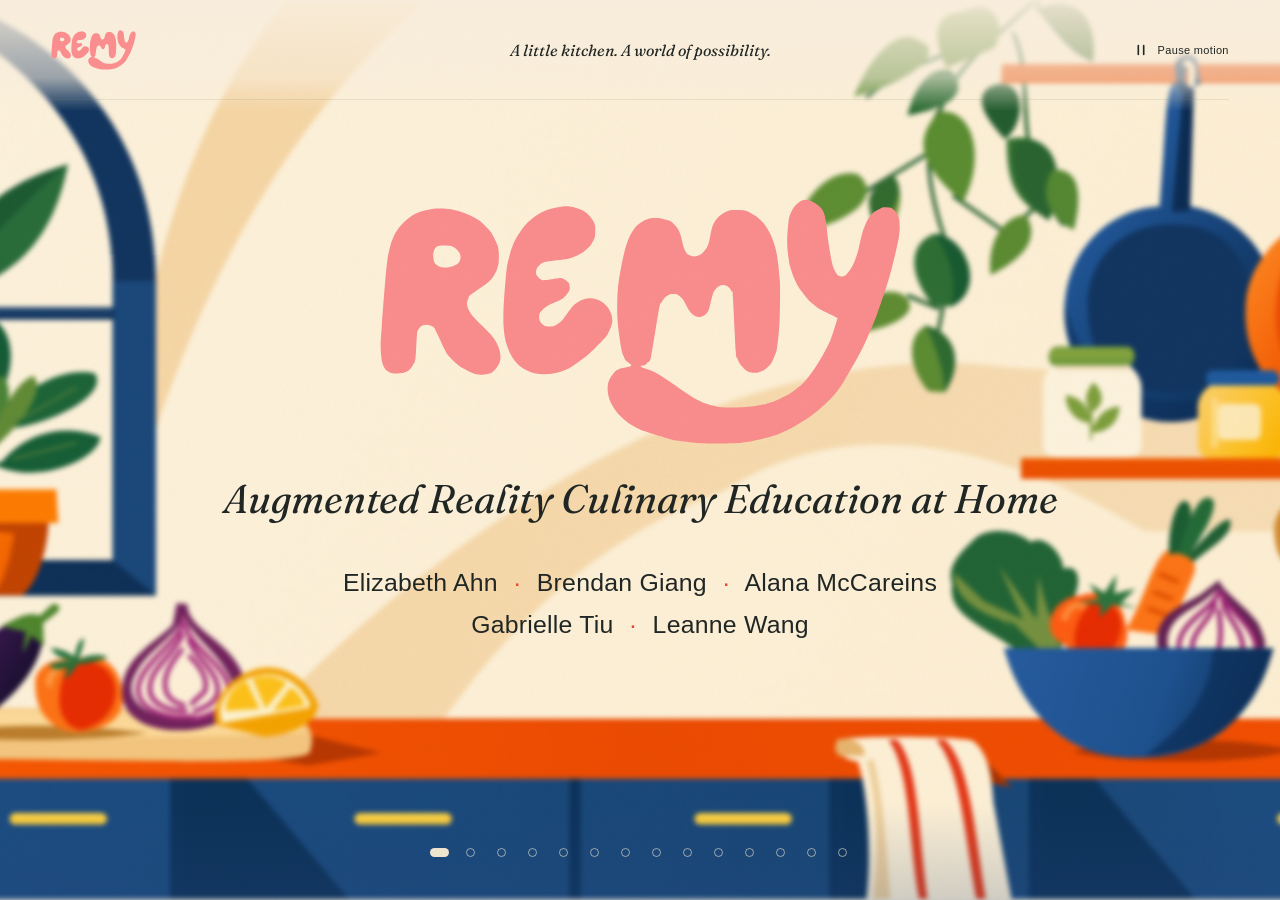
==== commit b0c85f53: "Replace every COOK wordmark with the Remy lettering Vector trace of the supplied Remy logo (#fa8d8d)" ====
--- a/index.html
+++ b/index.html
@@ -4,8 +4,8 @@
   <meta charset="utf-8">
   <meta name="viewport" content="width=device-width, initial-scale=1">
   <meta name="theme-color" content="#f5ecd6">
-  <meta name="description" content="COOK — Augmented Reality Culinary Education at Home. An illustrated story about making room for cooking in everyday life.">
-  <title>COOK — A little kitchen. A world of possibility.</title>
+  <meta name="description" content="Remy — Augmented Reality Culinary Education at Home. An illustrated story about making room for cooking in everyday life.">
+  <title>Remy — A little kitchen. A world of possibility.</title>
   <link rel="preload" as="image" href="assets/illustrations/kitchen.svg">
   <link rel="preload" as="image" href="assets/illustrations/sara.svg">
   <link rel="stylesheet" href="style.css">
@@ -14,10 +14,10 @@
   <script src="script.js" defer></script>
 </head>
 <body>
-  <main class="experience" data-scene="title" aria-label="COOK animated presentation">
+  <main class="experience" data-scene="title" aria-label="Remy animated presentation">
     <div class="paper" aria-hidden="true"></div>
     <header class="masthead">
-      <a class="wordmark" href="#title" aria-label="COOK, return to title">c<span class="logo-o">o</span>ok<span class="logo-dot">®</span></a>
+      <a class="wordmark" href="#title" aria-label="Remy, return to title"><img class="remy-logo" src="assets/illustrations/remy-logo.svg" alt="" width="429" height="203"></a>
       <span class="masthead-note">A little kitchen. A world of possibility.</span>
       <button class="motion-control" type="button" aria-pressed="false" aria-label="Pause ambient animation"><svg viewBox="0 0 20 20" aria-hidden="true"><path class="pause-icon" d="M7 5v10M13 5v10"/><path class="play-icon" d="m7 4 8 6-8 6Z"/></svg><span>Pause motion</span></button>
     </header>
@@ -41,7 +41,7 @@
         </div>
 
         <section class="intro" aria-labelledby="cook-title">
-          <h1 id="cook-title">COOK<span class="title-spark" aria-hidden="true">✳</span></h1>
+          <h1 id="cook-title"><img class="remy-logo" src="assets/illustrations/remy-logo.svg" alt="Remy" width="429" height="203"></h1>
           <p class="subtitle">Augmented Reality Culinary Education at Home</p>
           <div class="credits">
             <p>Elizabeth Ahn <span>·</span> Brendan Giang <span>·</span> Alana McCareins<br>Gabrielle Tiu <span>·</span> Leanne Wang</p>
@@ -101,7 +101,7 @@
         </section>
         <section class="film-scene reveal-scene" data-scene-panel="reveal" aria-hidden="true" inert>
           <div class="reveal-cooking" aria-hidden="true"><img src="assets/illustrations/cook-ar-kitchen.png" width="1672" height="941" alt=""></div>
-          <div class="product-reveal"><h2>COOK</h2><p class="product-promise">Your kitchen. Your culinary school.</p></div>
+          <div class="product-reveal"><h2><img class="remy-logo" src="assets/illustrations/remy-logo.svg" alt="Remy" width="429" height="203"></h2><p class="product-promise">Your kitchen. Your culinary school.</p></div>
           <div class="glasses-hero" aria-hidden="true"><img src="assets/illustrations/cook-glasses.svg" width="1040" height="450" alt=""></div>
         </section>
         <section class="film-scene pov-scene" data-scene-panel="pov" aria-hidden="true" inert>
@@ -127,7 +127,7 @@
           <div class="closing-panorama" aria-hidden="true"><img src="assets/illustrations/learning-world.png" width="1672" height="941" alt=""></div>
           <svg class="learning-connections" viewBox="0 0 1600 900" fill="none" aria-hidden="true"><path d="M800 200V292M320 372V292H1280V372M800 292V372"/></svg>
           <p class="closing-principle">Education should fit your life.</p>
-          <div class="closing-brand" data-reveal="2"><svg class="brand-flourish" viewBox="0 0 100 100" fill="none" aria-hidden="true"><path d="M50 88C43 56 45 32 67 10M48 65C16 64 9 46 12 30c28-1 37 13 36 35Zm3-22C52 17 71 12 90 17 85 36 73 46 51 43Z" fill="#538247"/></svg><h2>COOK</h2><p>Redefining where and how learning happens.</p></div>
+          <div class="closing-brand" data-reveal="2"><h2><img class="remy-logo" src="assets/illustrations/remy-logo.svg" alt="Remy" width="429" height="203"></h2><p>Redefining where and how learning happens.</p></div>
         </section>
       </div>
     </div>
@@ -137,7 +137,7 @@
       <div class="scene-dots" role="group" aria-label="Choose scene"><button type="button" class="scene-dot active" data-go="title" aria-label="Scene 1" aria-pressed="true"></button><button type="button" class="scene-dot" data-go="sara" aria-label="Scene 2" aria-pressed="false"></button><button type="button" class="scene-dot" data-go="passion" aria-label="Scene 3" aria-pressed="false"></button><button type="button" class="scene-dot" data-go="barriers" aria-label="Scene 4" aria-pressed="false"></button><button type="button" class="scene-dot" data-go="question" aria-label="Scene 5" aria-pressed="false"></button><button type="button" class="scene-dot" data-go="population" aria-label="Scene 6" aria-pressed="false"></button><button type="button" class="scene-dot" data-go="school" aria-label="Scene 7" aria-pressed="false"></button><button type="button" class="scene-dot" data-go="home" aria-label="Scene 8" aria-pressed="false"></button><button type="button" class="scene-dot" data-go="reveal" aria-label="Scene 9" aria-pressed="false"></button><button type="button" class="scene-dot" data-go="pov" aria-label="Scene 10" aria-pressed="false"></button><button type="button" class="scene-dot" data-go="demo" aria-label="Scene 11" aria-pressed="false"></button><button type="button" class="scene-dot" data-go="limitations" aria-label="Scene 12" aria-pressed="false"></button><button type="button" class="scene-dot" data-go="return" aria-label="Scene 13" aria-pressed="false"></button><button type="button" class="scene-dot" data-go="closing" aria-label="Scene 14" aria-pressed="false"></button></div>
       <button class="next-scene" type="button"><span class="next-label"></span></button>
     </footer>
-    <p class="sr-only" role="status" aria-live="polite" id="scene-status">Scene 1 of 14. COOK. Use the right arrow key to advance and the left arrow key to reverse.</p>
+    <p class="sr-only" role="status" aria-live="polite" id="scene-status">Scene 1 of 14. Remy. Use the right arrow key to advance and the left arrow key to reverse.</p>
   </main>
 </body>
 </html>
--- a/ending.css
+++ b/ending.css
@@ -152,3 +152,18 @@
   .sense-flavor { left:11%; }
   .sense-texture,.sense-seasoning { left:68.5%; }
 }
+
+/* Remy lettering replaces every COOK wordmark: traced vector, colour #fa8d8d, used unaltered. */
+.remy-logo { display:block; width:auto; max-width:none; margin:0 auto; }
+.wordmark .remy-logo { height:40px; margin:0; }
+.intro h1 { display:block; transform:none; padding:0; letter-spacing:0; }
+.intro h1 .remy-logo { height:15.5cqw; }
+.product-reveal h2 { letter-spacing:0 !important; }
+.product-reveal h2 .remy-logo { height:1.45em; }
+.closing-brand h2 { letter-spacing:0 !important; padding:0; }
+.closing-brand h2 .remy-logo { height:1.2em; }
+@media(max-aspect-ratio:1/1) {
+  .intro h1 .remy-logo { height:min(140px,36vw); }
+  .wordmark .remy-logo { height:32px; }
+  .product-reveal h2 .remy-logo { height:1.05em; }
+}
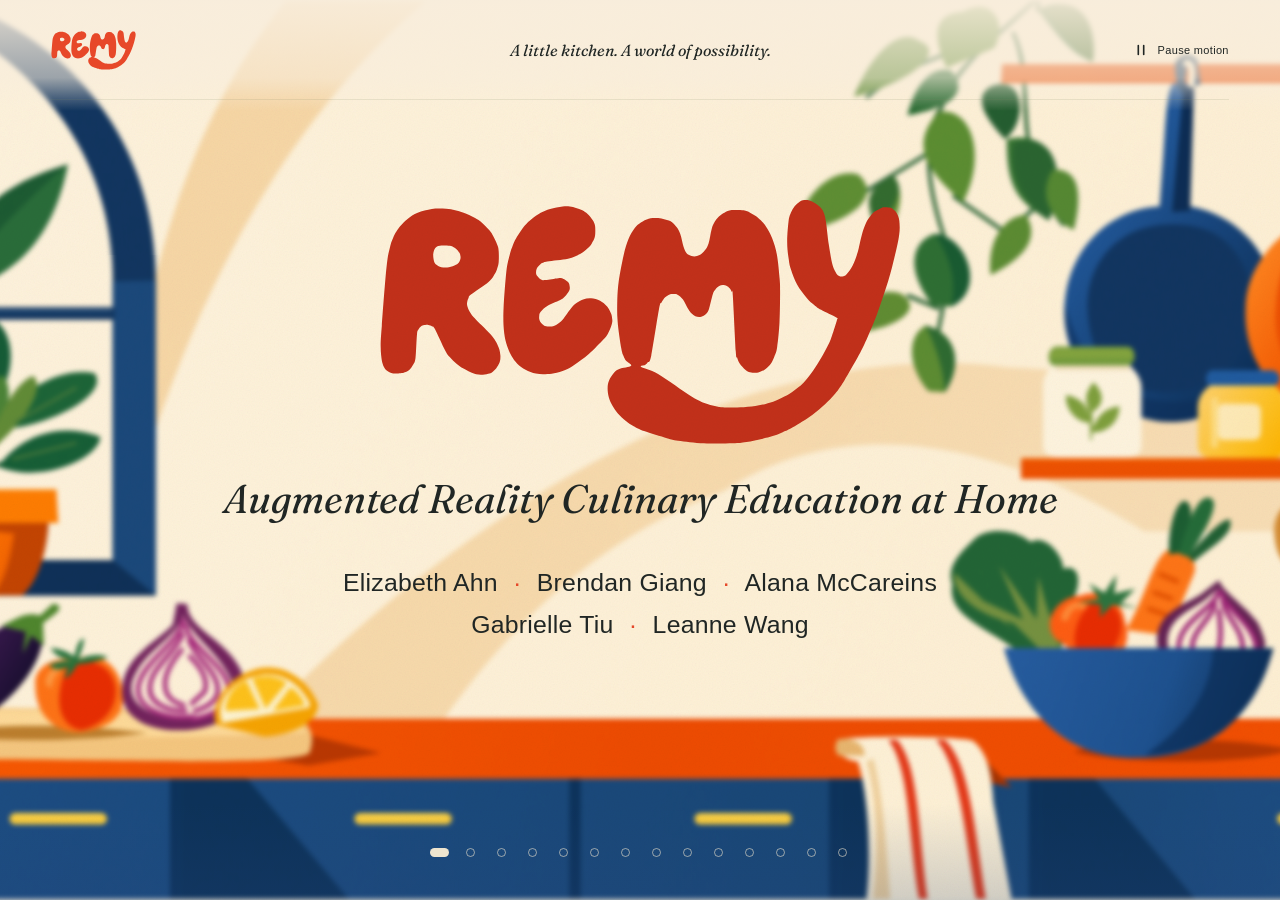
==== commit bdfef50c: "Colour the Remy logo with the former COOK oranges Co-Authored-By: Claude Opus 5.5 <noreply@anthropic" ====
--- a/index.html
+++ b/index.html
@@ -41,7 +41,7 @@
         </div>
 
         <section class="intro" aria-labelledby="cook-title">
-          <h1 id="cook-title"><img class="remy-logo" src="assets/illustrations/remy-logo.svg" alt="Remy" width="429" height="203"></h1>
+          <h1 id="cook-title"><img class="remy-logo" src="assets/illustrations/remy-logo-title.svg" alt="Remy" width="429" height="203"></h1>
           <p class="subtitle">Augmented Reality Culinary Education at Home</p>
           <div class="credits">
             <p>Elizabeth Ahn <span>·</span> Brendan Giang <span>·</span> Alana McCareins<br>Gabrielle Tiu <span>·</span> Leanne Wang</p>
--- a/ending.css
+++ b/ending.css
@@ -153,7 +153,7 @@
   .sense-texture,.sense-seasoning { left:68.5%; }
 }
 
-/* Remy lettering replaces every COOK wordmark: traced vector, colour #fa8d8d, used unaltered. */
+/* Remy lettering replaces every COOK wordmark: traced vector in the former COOK oranges (#c2301a title, #e74829 elsewhere). */
 .remy-logo { display:block; width:auto; max-width:none; margin:0 auto; }
 .wordmark .remy-logo { height:40px; margin:0; }
 .intro h1 { display:block; transform:none; padding:0; letter-spacing:0; }
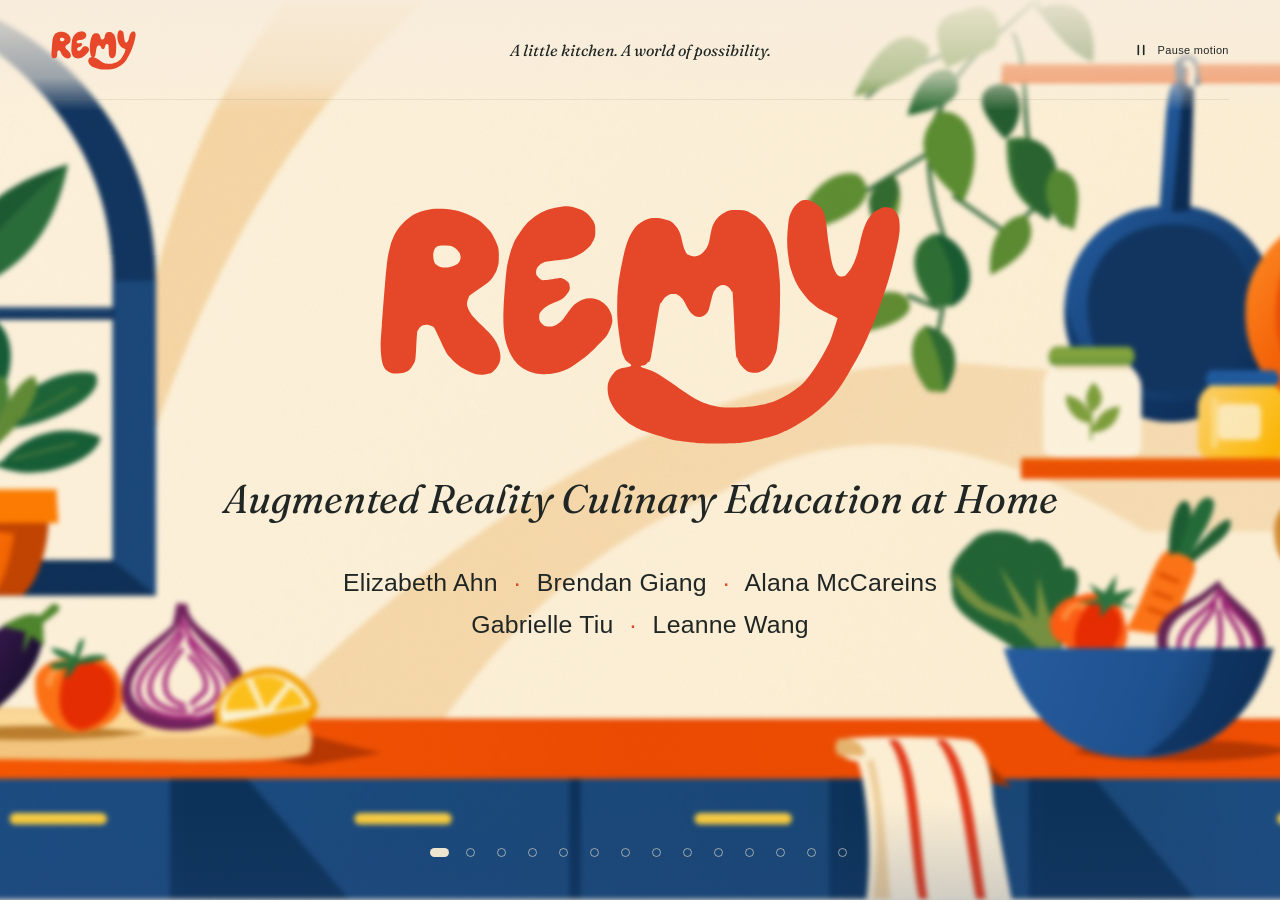
==== commit a5b364b1: "Paint every Remy logo, including the slide-1 title, in the Sara orange The traced lettering is now a" ====
--- a/index.html
+++ b/index.html
@@ -17,7 +17,7 @@
   <main class="experience" data-scene="title" aria-label="Remy animated presentation">
     <div class="paper" aria-hidden="true"></div>
     <header class="masthead">
-      <a class="wordmark" href="#title" aria-label="Remy, return to title"><img class="remy-logo" src="assets/illustrations/remy-logo.svg" alt="" width="429" height="203"></a>
+      <a class="wordmark" href="#title" aria-label="Remy, return to title"><span class="remy-logo" aria-hidden="true"></span></a>
       <span class="masthead-note">A little kitchen. A world of possibility.</span>
       <button class="motion-control" type="button" aria-pressed="false" aria-label="Pause ambient animation"><svg viewBox="0 0 20 20" aria-hidden="true"><path class="pause-icon" d="M7 5v10M13 5v10"/><path class="play-icon" d="m7 4 8 6-8 6Z"/></svg><span>Pause motion</span></button>
     </header>
@@ -41,7 +41,7 @@
         </div>
 
         <section class="intro" aria-labelledby="cook-title">
-          <h1 id="cook-title"><img class="remy-logo" src="assets/illustrations/remy-logo-title.svg" alt="Remy" width="429" height="203"></h1>
+          <h1 id="cook-title"><span class="remy-logo" role="img" aria-label="Remy"></span></h1>
           <p class="subtitle">Augmented Reality Culinary Education at Home</p>
           <div class="credits">
             <p>Elizabeth Ahn <span>·</span> Brendan Giang <span>·</span> Alana McCareins<br>Gabrielle Tiu <span>·</span> Leanne Wang</p>
@@ -101,7 +101,7 @@
         </section>
         <section class="film-scene reveal-scene" data-scene-panel="reveal" aria-hidden="true" inert>
           <div class="reveal-cooking" aria-hidden="true"><img src="assets/illustrations/cook-ar-kitchen.png" width="1672" height="941" alt=""></div>
-          <div class="product-reveal"><h2><img class="remy-logo" src="assets/illustrations/remy-logo.svg" alt="Remy" width="429" height="203"></h2><p class="product-promise">Your kitchen. Your culinary school.</p></div>
+          <div class="product-reveal"><h2><span class="remy-logo" role="img" aria-label="Remy"></span></h2><p class="product-promise">Your kitchen. Your culinary school.</p></div>
           <div class="glasses-hero" aria-hidden="true"><img src="assets/illustrations/cook-glasses.svg" width="1040" height="450" alt=""></div>
         </section>
         <section class="film-scene pov-scene" data-scene-panel="pov" aria-hidden="true" inert>
@@ -127,7 +127,7 @@
           <div class="closing-panorama" aria-hidden="true"><img src="assets/illustrations/learning-world.png" width="1672" height="941" alt=""></div>
           <svg class="learning-connections" viewBox="0 0 1600 900" fill="none" aria-hidden="true"><path d="M800 200V292M320 372V292H1280V372M800 292V372"/></svg>
           <p class="closing-principle">Education should fit your life.</p>
-          <div class="closing-brand" data-reveal="2"><h2><img class="remy-logo" src="assets/illustrations/remy-logo.svg" alt="Remy" width="429" height="203"></h2><p>Redefining where and how learning happens.</p></div>
+          <div class="closing-brand" data-reveal="2"><h2><span class="remy-logo" role="img" aria-label="Remy"></span></h2><p>Redefining where and how learning happens.</p></div>
         </section>
       </div>
     </div>
--- a/ending.css
+++ b/ending.css
@@ -153,10 +153,13 @@
   .sense-texture,.sense-seasoning { left:68.5%; }
 }
 
-/* Remy lettering replaces every COOK wordmark: traced vector in the former COOK oranges (#c2301a title, #e74829 elsewhere). */
-.remy-logo { display:block; width:auto; max-width:none; margin:0 auto; }
-.wordmark .remy-logo { height:40px; margin:0; }
-.intro h1 { display:block; transform:none; padding:0; letter-spacing:0; }
+/* Remy lettering replaces every COOK wordmark. The traced shape is a mask painted with the
+   same CSS orange as "Sara." so the colour is identical everywhere. */
+.remy-logo { display:inline-block; vertical-align:top; aspect-ratio:429/203; width:auto; background-color:var(--orange);
+  -webkit-mask:url("assets/illustrations/remy-logo.svg") center/contain no-repeat; mask:url("assets/illustrations/remy-logo.svg") center/contain no-repeat; }
+.wordmark { line-height:0; }
+.wordmark .remy-logo { height:40px; }
+.intro h1 { display:block; transform:none; padding:0; letter-spacing:0; line-height:0; }
 .intro h1 .remy-logo { height:15.5cqw; }
 .product-reveal h2 { letter-spacing:0 !important; }
 .product-reveal h2 .remy-logo { height:1.45em; }
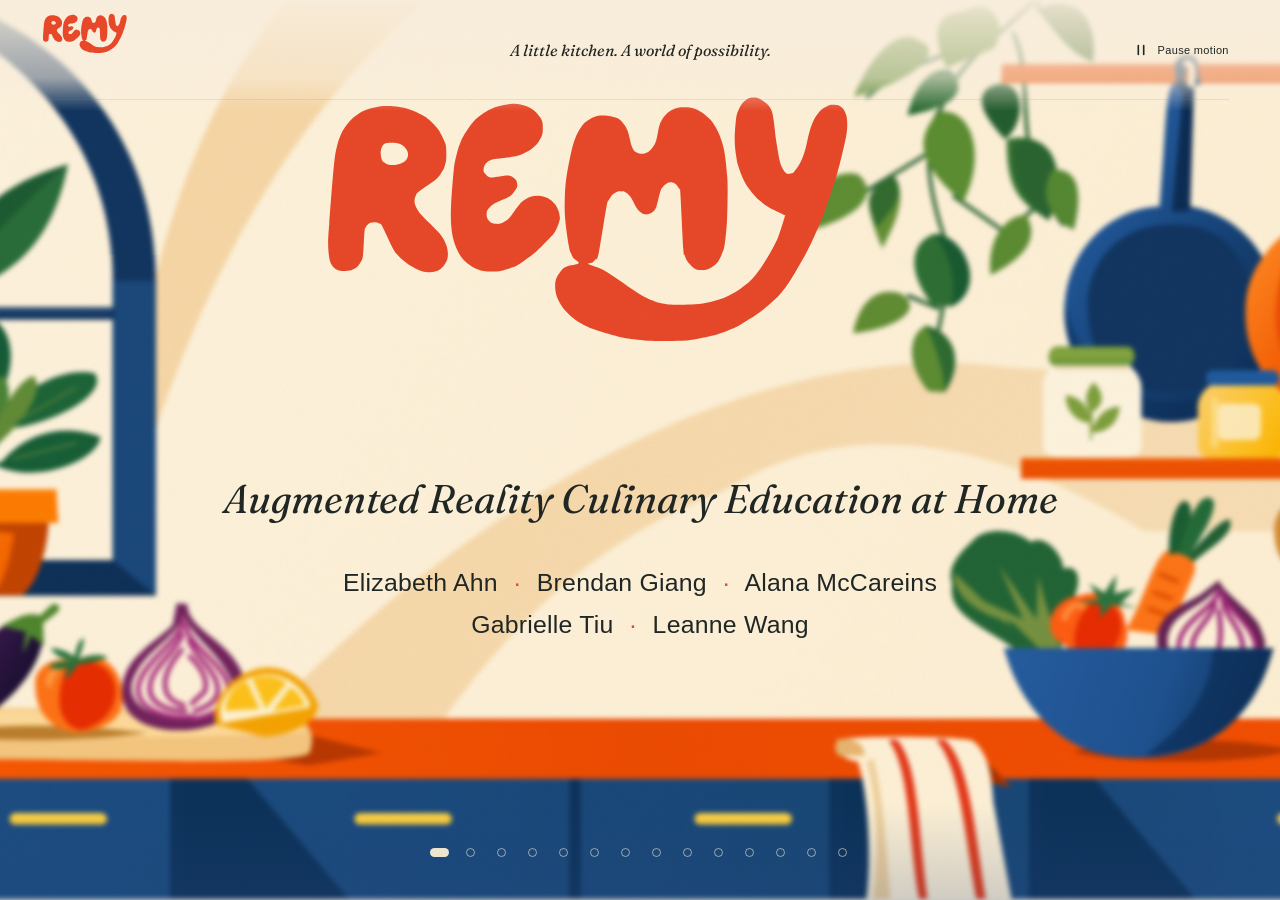
==== commit 9337353e: "Spin a 3D model of the Remy glasses on the reveal slide Procedural three.js model (bundled r149, off" ====
--- a/index.html
+++ b/index.html
@@ -12,12 +12,14 @@
   <link rel="stylesheet" href="film.css">
   <link rel="stylesheet" href="ending.css">
   <script src="script.js" defer></script>
+  <script src="assets/vendor/three.min.js" defer></script>
+  <script src="glasses3d.js" defer></script>
 </head>
 <body>
   <main class="experience" data-scene="title" aria-label="Remy animated presentation">
     <div class="paper" aria-hidden="true"></div>
     <header class="masthead">
-      <a class="wordmark" href="#title" aria-label="Remy, return to title"><span class="remy-logo" aria-hidden="true"></span></a>
+      <a class="wordmark" href="#title" aria-label="Remy, return to title"><svg class="remy-logo" viewBox="43 84 429 203" aria-hidden="true"><use href="#remy-wordmark"/></svg></a>
       <span class="masthead-note">A little kitchen. A world of possibility.</span>
       <button class="motion-control" type="button" aria-pressed="false" aria-label="Pause ambient animation"><svg viewBox="0 0 20 20" aria-hidden="true"><path class="pause-icon" d="M7 5v10M13 5v10"/><path class="play-icon" d="m7 4 8 6-8 6Z"/></svg><span>Pause motion</span></button>
     </header>
@@ -32,6 +34,7 @@
 <symbol id="i-clock" viewBox="0 0 100 100"><path d="M50 14c49-2 48 73 1 73-47 2-47-72-1-73Z" stroke="currentColor" stroke-width="5"/><path d="m50 30-1 25 20 9" stroke="currentColor" stroke-width="5" stroke-linecap="round"/></symbol>
 <symbol id="i-check" viewBox="0 0 100 100"><path d="m20 52 20 20 42-45" stroke="currentColor" stroke-width="9" stroke-linecap="round" stroke-linejoin="round"/></symbol>
 <symbol id="i-glasses" viewBox="0 0 100 100"><path d="m7 32 37 1-5 31-28-2Zm49 1 37-1-4 30-28 2ZM44 42h12" stroke="currentColor" stroke-width="4" stroke-linejoin="round"/></symbol>
+<symbol id="remy-wordmark" viewBox="43 84 429 203"><path fill-rule="evenodd" d="M391.9 85.7C393.2 85.6 394.7 85.6 396.2 86.0C397.6 86.4 399.1 87.2 400.6 88.1C402.0 88.9 403.5 90.0 404.7 91.2C405.8 92.4 406.9 93.4 407.7 95.4C408.6 97.4 409.0 98.8 409.7 103.2C410.4 107.5 411.1 115.7 412.0 121.6C412.9 127.5 414.0 134.4 415.0 138.3C416.1 142.3 417.3 143.9 418.1 145.5C419.0 147.0 419.5 147.2 420.2 147.7C420.8 148.2 421.1 148.3 421.8 148.3C422.6 148.3 423.9 148.1 424.7 147.8C425.4 147.5 425.5 147.9 426.6 146.5C427.8 145.1 430.1 142.2 431.6 139.2C433.1 136.3 434.4 132.8 435.7 128.5C436.9 124.3 438.1 117.6 439.2 113.8C440.2 110.0 441.1 107.9 442.0 105.7C443.0 103.4 443.8 101.9 445.1 100.2C446.3 98.5 447.8 96.7 449.4 95.3C451.1 94.0 453.7 92.7 455.2 92.1C456.8 91.4 457.5 91.6 458.8 91.6C460.0 91.6 461.6 91.8 462.6 92.0C463.6 92.3 463.9 92.5 464.7 93.2C465.5 93.9 466.8 94.7 467.6 96.3C468.5 97.8 469.4 99.6 469.8 102.6C470.1 105.6 470.4 109.1 469.7 114.1C469.1 119.2 467.2 126.8 465.7 133.1C464.2 139.4 463.0 144.4 460.7 152.0C458.3 159.7 454.5 171.1 451.7 178.8C448.8 186.5 446.2 192.5 443.7 198.1C441.2 203.7 439.9 206.6 436.7 212.6C433.5 218.5 428.0 228.3 424.6 233.7C421.2 239.2 419.1 242.0 416.5 245.1C413.9 248.3 412.2 249.8 409.2 252.6C406.2 255.3 402.9 258.4 398.5 261.6C394.1 264.8 386.6 269.4 382.6 271.7C378.6 274.0 377.5 274.4 374.3 275.7C371.2 277.0 368.5 278.3 363.5 279.7C358.6 281.0 349.7 282.9 344.7 283.8C339.7 284.6 339.3 284.6 333.5 284.8C327.7 285.0 317.2 285.2 309.8 284.8C302.3 284.5 293.8 283.4 288.7 282.7C283.7 282.0 284.2 281.9 279.5 280.6C274.9 279.3 265.4 276.4 260.8 274.8C256.3 273.1 254.8 272.1 252.3 270.8C249.9 269.4 248.4 268.5 246.2 266.7C244.0 264.9 241.1 262.2 239.2 260.1C237.4 258.1 236.3 256.4 235.1 254.3C233.9 252.2 232.7 249.8 232.0 247.3C231.3 244.8 230.9 241.6 231.0 239.3C231.0 237.0 231.3 235.5 232.1 233.5C233.0 231.5 234.8 228.7 236.2 227.1C237.6 225.5 238.3 224.9 240.6 224.0C242.9 223.0 249.3 222.6 250.2 221.4C251.2 220.3 247.1 218.6 246.1 217.3C245.1 215.9 244.7 215.0 244.0 213.3C243.4 211.7 243.0 211.9 242.2 207.2C241.4 202.5 239.7 191.9 239.2 185.2C238.6 178.6 238.8 172.8 238.9 167.2C239.1 161.7 239.3 158.0 240.1 152.0C241.0 146.0 242.7 136.9 244.0 131.2C245.3 125.4 246.5 121.4 248.0 117.7C249.6 113.9 251.6 110.9 253.2 108.6C254.9 106.4 256.3 105.4 258.2 104.1C260.1 102.8 262.5 101.6 264.6 101.0C266.7 100.4 269.0 100.4 271.0 100.4C273.0 100.5 274.5 100.7 276.5 101.1C278.4 101.6 280.8 101.9 282.6 103.0C284.5 104.2 286.3 106.2 287.6 108.0C288.9 109.8 289.7 111.1 290.6 113.8C291.5 116.4 292.4 121.3 293.1 123.7C293.9 126.2 294.4 127.4 295.1 128.5C295.9 129.7 296.5 130.2 297.7 130.7C298.8 131.2 300.5 131.8 302.0 131.8C303.4 131.8 304.9 131.5 306.3 130.7C307.8 129.9 309.4 128.4 310.6 126.8C311.9 125.2 312.8 123.9 313.7 121.0C314.6 118.2 315.3 112.5 316.1 109.7C316.8 107.0 317.1 106.2 318.1 104.5C319.1 102.7 320.6 100.6 322.1 99.2C323.5 97.8 324.8 96.8 326.6 96.0C328.3 95.1 329.9 94.2 332.5 93.9C335.1 93.6 339.8 93.7 342.3 94.1C344.8 94.4 345.9 95.2 347.6 96.0C349.3 96.9 351.0 97.8 352.6 99.0C354.2 100.3 356.2 102.0 357.5 103.4C358.8 104.8 359.2 105.0 360.6 107.3C362.0 109.5 364.2 113.0 365.7 116.9C367.2 120.8 368.6 125.0 369.6 130.5C370.6 136.0 371.3 144.8 371.8 149.8C372.2 154.9 372.2 154.7 372.2 160.8C372.2 166.8 372.1 178.5 371.7 186.0C371.3 193.6 370.5 201.4 369.8 205.9C369.1 210.5 368.5 211.2 367.6 213.5C366.8 215.8 365.7 218.0 364.6 219.7C363.4 221.4 361.8 222.7 360.6 223.7C359.4 224.7 358.4 225.2 357.3 225.7C356.3 226.2 355.5 226.6 354.4 226.8C353.4 227.0 351.9 227.1 350.8 227.0C349.6 227.0 348.6 227.1 347.5 226.7C346.3 226.3 345.1 225.8 343.7 224.6C342.3 223.4 340.3 221.2 339.1 219.5C338.0 217.8 337.5 216.3 337.0 214.6C336.5 213.0 336.5 218.2 335.9 209.7C335.4 201.3 334.0 172.2 333.5 164.1C333.0 156.0 333.2 162.0 332.7 160.9C332.2 159.9 331.4 158.5 330.7 157.7C330.0 156.9 329.5 156.4 328.6 156.0C327.7 155.6 326.3 155.2 325.3 155.2C324.2 155.2 323.3 155.5 322.3 156.1C321.2 156.8 320.0 157.9 319.1 159.0C318.3 160.1 318.0 159.9 317.1 162.7C316.2 165.5 314.8 172.7 313.7 175.6C312.6 178.4 311.7 178.7 310.5 179.7C309.4 180.6 308.0 181.2 306.7 181.4C305.4 181.6 304.0 181.2 302.8 180.8C301.7 180.3 300.7 179.5 299.8 178.6C298.8 177.6 298.2 177.0 297.1 175.1C295.9 173.1 294.1 168.9 292.7 167.0C291.2 165.0 289.5 163.9 288.2 163.1C287.0 162.4 286.1 162.6 285.0 162.6C283.9 162.5 282.9 162.5 281.8 162.9C280.6 163.4 279.2 164.1 278.1 165.2C277.0 166.3 276.0 167.9 275.1 169.5C274.3 171.1 274.5 167.5 273.1 174.7C271.7 182.0 268.2 205.8 266.7 213.1C265.1 220.4 264.6 217.3 263.7 218.6C262.9 219.9 262.4 220.1 261.6 220.7C260.7 221.3 256.7 221.1 258.5 222.3C260.3 223.5 265.4 224.0 272.3 228.0C279.2 232.1 293.3 242.5 300.0 246.6C306.7 250.7 309.3 251.3 312.7 252.7C316.1 254.0 318.0 254.2 320.5 254.6C323.0 255.1 324.1 255.3 327.8 255.4C331.4 255.5 338.0 255.4 342.5 255.2C347.0 254.9 350.9 254.5 354.9 253.7C358.9 253.0 363.1 251.8 366.5 250.7C369.9 249.5 372.7 248.0 375.3 246.7C377.9 245.4 379.4 244.7 382.1 242.7C384.8 240.7 388.3 238.4 391.6 235.0C394.8 231.5 398.5 226.6 401.6 221.8C404.8 217.0 408.5 210.4 410.6 206.2C412.8 202.1 413.3 200.8 414.6 197.0C416.0 193.2 418.1 186.2 418.8 183.7C419.4 181.2 420.8 183.4 418.6 182.0C416.5 180.6 408.9 177.3 405.8 175.5C402.7 173.8 402.0 173.1 400.1 171.5C398.1 169.9 396.5 168.8 394.2 166.0C391.8 163.2 388.2 158.7 386.1 154.8C383.9 150.9 382.2 145.9 381.1 142.5C380.0 139.1 379.8 138.0 379.3 134.3C378.7 130.7 378.0 125.7 378.0 120.5C377.9 115.3 378.6 107.3 379.1 103.2C379.6 99.2 380.2 98.2 381.0 96.1C381.9 94.1 382.9 92.2 384.1 90.7C385.3 89.2 386.9 87.9 388.2 87.0C389.5 86.2 390.5 85.9 391.9 85.7ZM194.1 91.0C196.8 90.7 198.3 90.8 200.1 91.0C201.9 91.2 203.4 91.6 205.1 92.1C206.7 92.6 208.7 93.3 210.3 94.1C211.8 95.0 213.2 95.8 214.6 97.1C216.0 98.4 217.6 100.3 218.7 102.0C219.7 103.6 220.3 104.6 220.7 106.7C221.0 108.8 221.0 112.6 220.7 114.8C220.4 117.0 219.5 118.4 218.6 120.0C217.8 121.6 217.2 122.8 215.6 124.4C213.9 126.1 211.6 128.1 208.8 129.7C206.0 131.2 203.2 132.7 198.6 133.8C194.1 134.8 185.1 135.4 181.6 136.0C178.2 136.6 178.9 136.7 178.0 137.1C177.1 137.5 176.8 137.5 176.0 138.2C175.2 138.9 173.8 140.3 173.2 141.3C172.6 142.4 172.4 143.5 172.4 144.5C172.4 145.5 172.3 146.2 172.9 147.2C173.6 148.2 175.2 150.0 176.4 150.7C177.6 151.4 177.9 151.4 180.2 151.2C182.6 151.0 188.1 149.8 190.5 149.6C192.9 149.4 193.1 149.4 194.4 150.0C195.8 150.5 197.7 151.8 198.6 152.8C199.5 153.9 199.8 155.1 199.9 156.2C200.1 157.4 200.2 158.3 199.6 159.7C198.9 161.1 197.3 163.3 196.0 164.7C194.8 166.0 194.2 166.5 191.8 167.7C189.5 168.9 184.5 170.5 181.9 172.1C179.3 173.6 177.3 175.6 176.2 177.1C175.0 178.5 175.1 179.4 175.0 180.5C174.8 181.7 174.9 183.1 175.3 184.1C175.6 185.2 176.3 186.1 177.0 186.8C177.8 187.6 178.5 188.3 179.7 188.7C180.8 189.1 182.5 189.2 183.8 189.2C185.0 189.2 185.9 189.1 187.0 188.7C188.2 188.2 189.4 187.6 190.6 186.7C191.8 185.8 192.6 185.5 194.3 183.4C196.1 181.4 199.2 176.4 201.1 174.2C202.9 172.0 203.5 171.2 205.2 170.1C206.8 168.9 208.8 167.7 210.9 167.0C213.0 166.4 215.2 165.9 217.5 166.1C219.8 166.3 222.6 167.0 224.8 168.1C226.9 169.2 229.1 171.1 230.6 172.8C232.1 174.5 233.0 176.8 233.7 178.4C234.4 180.0 234.5 180.9 234.6 182.3C234.8 183.6 235.1 184.5 234.6 186.5C234.1 188.5 232.8 192.1 231.6 194.2C230.5 196.4 230.4 196.7 227.7 199.6C225.0 202.5 219.6 208.2 215.6 211.7C211.6 215.2 206.8 218.5 203.6 220.7C200.4 222.9 199.1 223.6 196.3 224.7C193.6 225.8 189.9 226.9 187.2 227.5C184.4 228.1 182.5 228.1 180.0 228.2C177.5 228.2 174.9 228.3 172.2 227.7C169.4 227.1 166.3 226.0 163.8 224.6C161.2 223.3 159.0 221.5 157.0 219.6C155.1 217.6 153.6 215.8 152.1 213.0C150.6 210.2 149.0 206.5 148.0 202.9C147.0 199.3 146.4 196.2 146.0 191.4C145.6 186.6 145.5 181.9 145.8 174.0C146.2 166.1 147.3 151.4 148.1 144.0C149.0 136.7 150.2 133.3 151.0 129.9C151.9 126.5 152.3 125.7 153.1 123.5C154.0 121.4 154.4 119.8 156.1 117.0C157.8 114.2 161.1 109.2 163.2 106.6C165.3 104.0 166.5 103.0 168.6 101.3C170.8 99.5 173.7 97.5 176.2 96.1C178.8 94.7 180.9 93.9 183.9 93.0C186.9 92.2 191.4 91.3 194.1 91.0ZM87.1 93.0C91.0 92.5 95.6 92.7 98.8 92.9C101.9 93.1 103.8 93.5 106.1 94.0C108.5 94.5 110.4 95.0 113.1 96.0C115.7 97.1 119.6 98.7 122.1 100.1C124.6 101.4 126.2 102.6 128.1 104.2C130.1 105.9 132.2 108.1 133.6 109.8C135.1 111.4 135.6 112.0 136.7 114.1C137.9 116.2 139.9 120.2 140.7 122.4C141.6 124.6 141.6 125.2 141.8 127.5C142.0 129.9 142.0 134.2 141.8 136.5C141.6 138.8 141.2 139.8 140.7 141.3C140.2 142.9 139.9 144.2 138.7 146.0C137.5 147.9 136.8 149.8 133.5 152.7C130.3 155.5 121.9 160.8 119.1 163.0C116.4 165.2 117.7 164.7 117.1 165.8C116.6 166.8 116.1 168.2 116.0 169.3C115.8 170.4 115.8 171.1 116.1 172.5C116.5 173.8 117.0 175.6 118.2 177.4C119.3 179.3 120.0 180.3 123.1 183.5C126.2 186.8 133.4 193.3 136.5 197.1C139.6 200.9 140.6 203.5 141.7 206.1C142.8 208.8 143.0 210.9 143.2 213.0C143.3 215.1 143.2 216.7 142.6 218.5C142.0 220.2 140.7 222.2 139.7 223.6C138.7 224.9 137.4 225.9 136.5 226.6C135.6 227.3 135.6 227.3 134.3 227.7C133.0 228.0 130.9 228.7 128.8 228.7C126.6 228.7 124.0 228.6 121.4 227.7C118.8 226.9 115.3 225.0 113.0 223.6C110.6 222.3 109.1 221.1 107.3 219.6C105.4 218.1 103.6 216.3 102.1 214.6C100.5 212.8 100.1 213.0 98.1 209.1C96.0 205.2 91.4 194.6 89.6 191.3C87.8 187.9 88.0 189.6 87.1 189.0C86.2 188.4 85.4 188.0 84.2 187.9C83.1 187.7 81.1 188.0 80.1 188.2C79.0 188.4 78.8 188.6 78.1 189.2C77.4 189.8 76.6 190.6 76.1 191.7C75.5 192.8 75.3 192.1 74.9 196.0C74.5 199.9 74.2 210.9 73.7 215.0C73.1 219.1 72.5 219.1 71.6 220.8C70.8 222.4 69.7 223.7 68.6 224.7C67.4 225.7 66.0 226.2 64.9 226.7C63.7 227.2 63.0 227.4 61.4 227.5C59.9 227.7 57.1 227.9 55.3 227.6C53.5 227.3 51.9 226.5 50.7 225.7C49.5 224.9 48.7 223.6 48.1 222.7C47.5 221.9 47.4 221.4 47.0 220.3C46.7 219.2 46.3 218.6 46.0 216.2C45.7 213.8 45.2 210.5 45.2 206.0C45.2 201.5 45.2 200.1 46.1 189.0C46.9 177.9 48.9 150.4 50.1 139.5C51.3 128.6 52.1 127.5 53.0 123.4C54.0 119.4 55.2 117.2 56.0 115.1C56.9 113.1 57.4 112.7 58.2 111.3C59.1 110.0 59.6 108.9 61.1 107.2C62.5 105.5 64.8 102.9 67.2 101.1C69.6 99.2 72.1 97.4 75.5 96.1C78.8 94.7 83.3 93.6 87.1 93.0ZM93.6 123.0C91.6 123.3 90.8 123.9 89.9 125.0C89.0 126.2 88.4 128.2 88.2 130.1C88.1 131.9 88.5 134.7 89.0 136.2C89.4 137.6 89.9 138.0 90.9 138.7C91.9 139.5 93.2 140.4 94.9 140.7C96.7 141.0 99.2 141.1 101.1 140.7C103.1 140.4 105.4 139.4 106.8 138.7C108.2 138.0 108.9 137.2 109.5 136.3C110.1 135.5 110.3 134.5 110.5 133.7C110.7 132.8 110.6 132.2 110.5 131.4C110.3 130.6 110.2 129.8 109.7 128.9C109.2 128.1 108.3 127.0 107.5 126.1C106.6 125.3 105.5 124.6 104.6 124.1C103.6 123.5 103.6 123.3 101.8 123.1C99.9 122.9 95.6 122.7 93.6 123.0Z"/></symbol>
 </defs></svg>
         <div class="scene-wash" aria-hidden="true"></div>
         <div class="kitchen" aria-hidden="true">
@@ -41,7 +44,7 @@
         </div>
 
         <section class="intro" aria-labelledby="cook-title">
-          <h1 id="cook-title"><span class="remy-logo" role="img" aria-label="Remy"></span></h1>
+          <h1 id="cook-title"><svg class="remy-logo" viewBox="43 84 429 203" role="img" aria-label="Remy"><use href="#remy-wordmark"/></svg></h1>
           <p class="subtitle">Augmented Reality Culinary Education at Home</p>
           <div class="credits">
             <p>Elizabeth Ahn <span>·</span> Brendan Giang <span>·</span> Alana McCareins<br>Gabrielle Tiu <span>·</span> Leanne Wang</p>
@@ -101,7 +104,7 @@
         </section>
         <section class="film-scene reveal-scene" data-scene-panel="reveal" aria-hidden="true" inert>
           <div class="reveal-cooking" aria-hidden="true"><img src="assets/illustrations/cook-ar-kitchen.png" width="1672" height="941" alt=""></div>
-          <div class="product-reveal"><h2><span class="remy-logo" role="img" aria-label="Remy"></span></h2><p class="product-promise">Your kitchen. Your culinary school.</p></div>
+          <div class="product-reveal"><h2><svg class="remy-logo" viewBox="43 84 429 203" role="img" aria-label="Remy"><use href="#remy-wordmark"/></svg></h2><p class="product-promise">Your kitchen. Your culinary school.</p></div>
           <div class="glasses-hero" aria-hidden="true"><img src="assets/illustrations/cook-glasses.svg" width="1040" height="450" alt=""></div>
         </section>
         <section class="film-scene pov-scene" data-scene-panel="pov" aria-hidden="true" inert>
@@ -127,7 +130,7 @@
           <div class="closing-panorama" aria-hidden="true"><img src="assets/illustrations/learning-world.png" width="1672" height="941" alt=""></div>
           <svg class="learning-connections" viewBox="0 0 1600 900" fill="none" aria-hidden="true"><path d="M800 200V292M320 372V292H1280V372M800 292V372"/></svg>
           <p class="closing-principle">Education should fit your life.</p>
-          <div class="closing-brand" data-reveal="2"><h2><span class="remy-logo" role="img" aria-label="Remy"></span></h2><p>Redefining where and how learning happens.</p></div>
+          <div class="closing-brand" data-reveal="2"><h2><svg class="remy-logo" viewBox="43 84 429 203" role="img" aria-label="Remy"><use href="#remy-wordmark"/></svg></h2><p>Redefining where and how learning happens.</p></div>
         </section>
       </div>
     </div>
--- a/film.css
+++ b/film.css
@@ -315,3 +315,9 @@
 .ingredient.onion { left:51.5%; top:62%; width:5%; }
 .ingredient.garlic { left:57.5%; top:58.5%; width:4.2%; }
 @media(prefers-reduced-motion:reduce) { .ingredient,.ingredient-dance { transition-duration:.01ms!important; transition-delay:0ms!important; animation:none!important; } }
+
+/* Spinning 3D glasses (glasses3d.js); the SVG remains only as a no-WebGL fallback. */
+.glasses-hero { aspect-ratio:1040/450; }
+.glasses-hero.has-webgl img { visibility:hidden; }
+.glasses-canvas { position:absolute; inset:-8% -4%; width:108%; height:116%; display:block; }
+.glasses-hero.has-webgl::after { content:''; position:absolute; left:18%; right:18%; bottom:-2%; height:9%; border-radius:50%; background:radial-gradient(closest-side,#3b2c1a33,#3b2c1a00); z-index:-1; }
--- a/ending.css
+++ b/ending.css
@@ -153,16 +153,15 @@
   .sense-texture,.sense-seasoning { left:68.5%; }
 }
 
-/* Remy lettering replaces every COOK wordmark. The traced shape is a mask painted with the
-   same CSS orange as "Sara." so the colour is identical everywhere. */
-.remy-logo { display:inline-block; vertical-align:top; aspect-ratio:429/203; width:auto; background-color:var(--orange);
-  -webkit-mask:url("assets/illustrations/remy-logo.svg") center/contain no-repeat; mask:url("assets/illustrations/remy-logo.svg") center/contain no-repeat; }
+/* Remy lettering replaces every COOK wordmark: one inline SVG symbol (traced from the supplied
+   logo) filled with the same CSS orange as "Sara." so the colour is identical everywhere. */
+.remy-logo { display:inline-block; vertical-align:top; aspect-ratio:429/203; width:auto; fill:var(--orange); overflow:visible; }
 .wordmark { line-height:0; }
 .wordmark .remy-logo { height:40px; }
 .intro h1 { display:block; transform:none; padding:0; letter-spacing:0; line-height:0; }
 .intro h1 .remy-logo { height:15.5cqw; }
 .product-reveal h2 { letter-spacing:0 !important; }
-.product-reveal h2 .remy-logo { height:1.45em; }
+.product-reveal h2 .remy-logo { height:1.2em; }
 .closing-brand h2 { letter-spacing:0 !important; padding:0; }
 .closing-brand h2 .remy-logo { height:1.2em; }
 @media(max-aspect-ratio:1/1) {
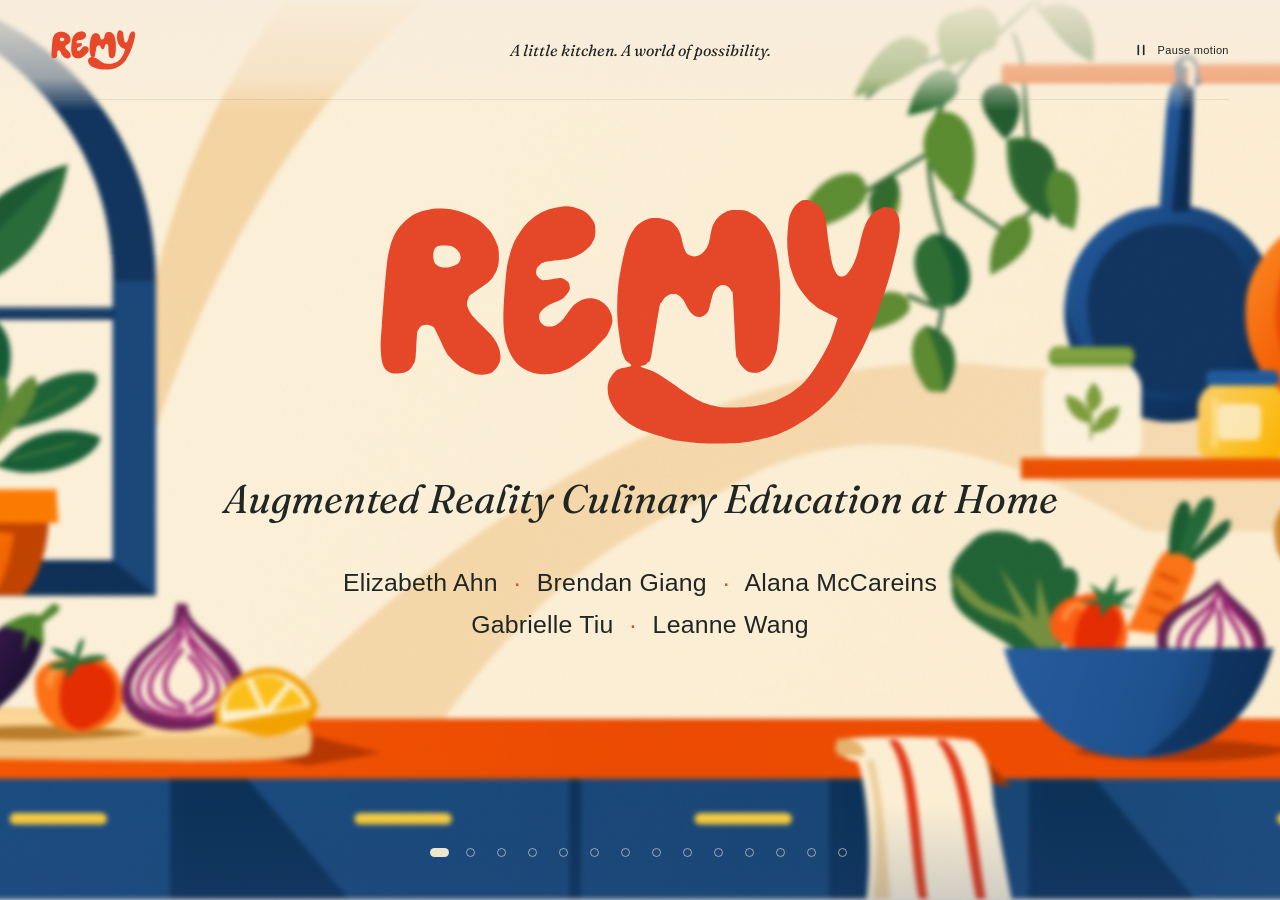
==== commit 365d1dc0: "Centre the Remy logos: fix the inline SVG viewBox offset Each logo's outer SVG reused the symbol's o" ====
--- a/index.html
+++ b/index.html
@@ -19,7 +19,7 @@
   <main class="experience" data-scene="title" aria-label="Remy animated presentation">
     <div class="paper" aria-hidden="true"></div>
     <header class="masthead">
-      <a class="wordmark" href="#title" aria-label="Remy, return to title"><svg class="remy-logo" viewBox="43 84 429 203" aria-hidden="true"><use href="#remy-wordmark"/></svg></a>
+      <a class="wordmark" href="#title" aria-label="Remy, return to title"><svg class="remy-logo" viewBox="0 0 429 203" aria-hidden="true"><use href="#remy-wordmark"/></svg></a>
       <span class="masthead-note">A little kitchen. A world of possibility.</span>
       <button class="motion-control" type="button" aria-pressed="false" aria-label="Pause ambient animation"><svg viewBox="0 0 20 20" aria-hidden="true"><path class="pause-icon" d="M7 5v10M13 5v10"/><path class="play-icon" d="m7 4 8 6-8 6Z"/></svg><span>Pause motion</span></button>
     </header>
@@ -44,7 +44,7 @@
         </div>
 
         <section class="intro" aria-labelledby="cook-title">
-          <h1 id="cook-title"><svg class="remy-logo" viewBox="43 84 429 203" role="img" aria-label="Remy"><use href="#remy-wordmark"/></svg></h1>
+          <h1 id="cook-title"><svg class="remy-logo" viewBox="0 0 429 203" role="img" aria-label="Remy"><use href="#remy-wordmark"/></svg></h1>
           <p class="subtitle">Augmented Reality Culinary Education at Home</p>
           <div class="credits">
             <p>Elizabeth Ahn <span>·</span> Brendan Giang <span>·</span> Alana McCareins<br>Gabrielle Tiu <span>·</span> Leanne Wang</p>
@@ -104,7 +104,7 @@
         </section>
         <section class="film-scene reveal-scene" data-scene-panel="reveal" aria-hidden="true" inert>
           <div class="reveal-cooking" aria-hidden="true"><img src="assets/illustrations/cook-ar-kitchen.png" width="1672" height="941" alt=""></div>
-          <div class="product-reveal"><h2><svg class="remy-logo" viewBox="43 84 429 203" role="img" aria-label="Remy"><use href="#remy-wordmark"/></svg></h2><p class="product-promise">Your kitchen. Your culinary school.</p></div>
+          <div class="product-reveal"><h2><svg class="remy-logo" viewBox="0 0 429 203" role="img" aria-label="Remy"><use href="#remy-wordmark"/></svg></h2><p class="product-promise">Your kitchen. Your culinary school.</p></div>
           <div class="glasses-hero" aria-hidden="true"><img src="assets/illustrations/cook-glasses.svg" width="1040" height="450" alt=""></div>
         </section>
         <section class="film-scene pov-scene" data-scene-panel="pov" aria-hidden="true" inert>
@@ -130,7 +130,7 @@
           <div class="closing-panorama" aria-hidden="true"><img src="assets/illustrations/learning-world.png" width="1672" height="941" alt=""></div>
           <svg class="learning-connections" viewBox="0 0 1600 900" fill="none" aria-hidden="true"><path d="M800 200V292M320 372V292H1280V372M800 292V372"/></svg>
           <p class="closing-principle">Education should fit your life.</p>
-          <div class="closing-brand" data-reveal="2"><h2><svg class="remy-logo" viewBox="43 84 429 203" role="img" aria-label="Remy"><use href="#remy-wordmark"/></svg></h2><p>Redefining where and how learning happens.</p></div>
+          <div class="closing-brand" data-reveal="2"><h2><svg class="remy-logo" viewBox="0 0 429 203" role="img" aria-label="Remy"><use href="#remy-wordmark"/></svg></h2><p>Redefining where and how learning happens.</p></div>
         </section>
       </div>
     </div>
--- a/film.css
+++ b/film.css
@@ -319,5 +319,5 @@
 /* Spinning 3D glasses (glasses3d.js); the SVG remains only as a no-WebGL fallback. */
 .glasses-hero { aspect-ratio:1040/450; }
 .glasses-hero.has-webgl img { visibility:hidden; }
-.glasses-canvas { position:absolute; inset:-8% -4%; width:108%; height:116%; display:block; }
+.glasses-canvas { position:absolute; inset:0; width:100%; height:100%; display:block; }
 .glasses-hero.has-webgl::after { content:''; position:absolute; left:18%; right:18%; bottom:-2%; height:9%; border-radius:50%; background:radial-gradient(closest-side,#3b2c1a33,#3b2c1a00); z-index:-1; }
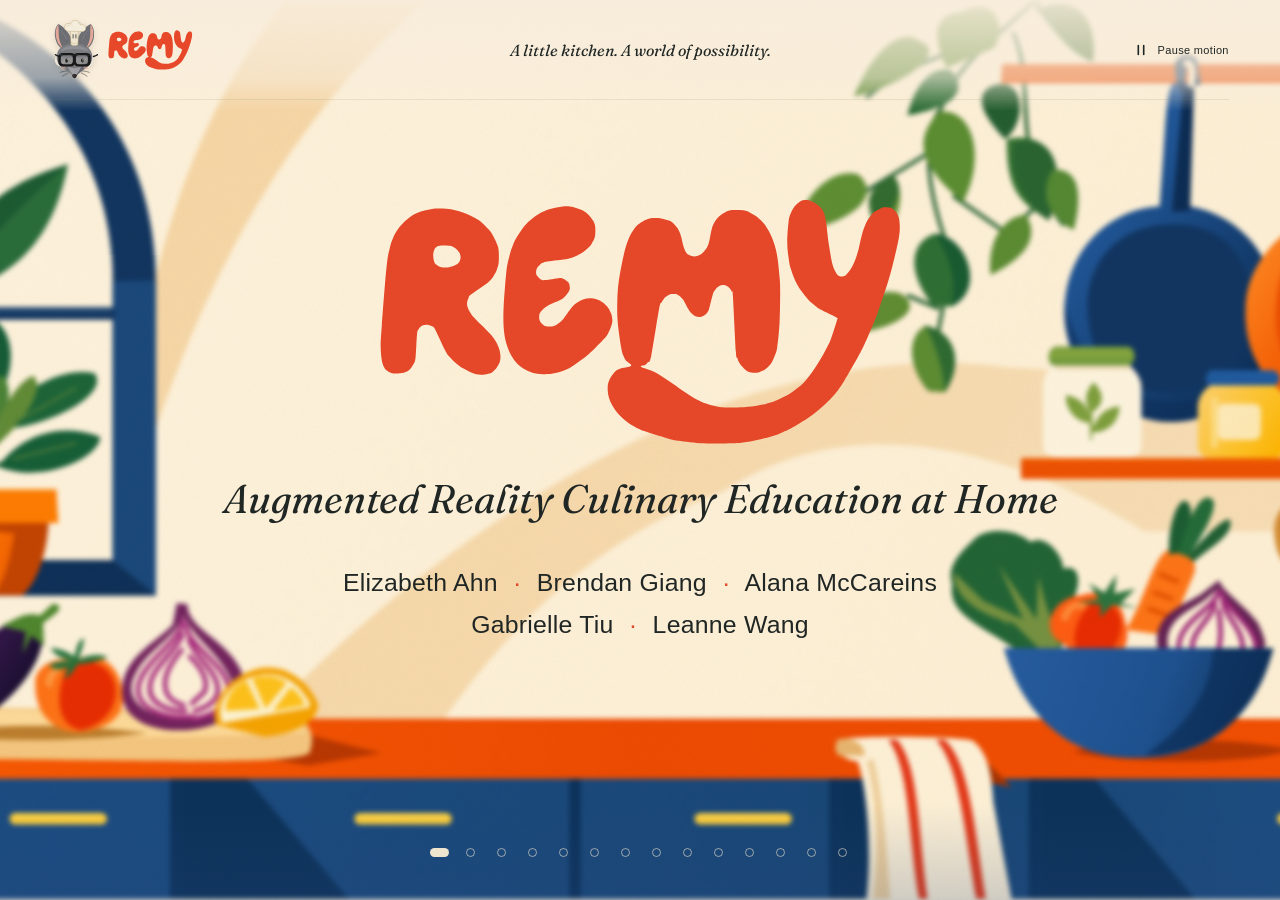
==== commit 6b7c2349: "Add the Remy mouse mascot to the wordmark at the top of every slide Redraws the supplied mouse (poin" ====
--- a/index.html
+++ b/index.html
@@ -19,7 +19,7 @@
   <main class="experience" data-scene="title" aria-label="Remy animated presentation">
     <div class="paper" aria-hidden="true"></div>
     <header class="masthead">
-      <a class="wordmark" href="#title" aria-label="Remy, return to title"><svg class="remy-logo" viewBox="0 0 429 203" aria-hidden="true"><use href="#remy-wordmark"/></svg></a>
+      <a class="wordmark" href="#title" aria-label="Remy, return to title"><img class="remy-mascot" src="assets/illustrations/remy-mouse.svg" alt="" width="168" height="222"><svg class="remy-logo" viewBox="0 0 429 203" aria-hidden="true"><use href="#remy-wordmark"/></svg></a>
       <span class="masthead-note">A little kitchen. A world of possibility.</span>
       <button class="motion-control" type="button" aria-pressed="false" aria-label="Pause ambient animation"><svg viewBox="0 0 20 20" aria-hidden="true"><path class="pause-icon" d="M7 5v10M13 5v10"/><path class="play-icon" d="m7 4 8 6-8 6Z"/></svg><span>Pause motion</span></button>
     </header>
--- a/ending.css
+++ b/ending.css
@@ -169,3 +169,10 @@
   .wordmark .remy-logo { height:32px; }
   .product-reveal h2 .remy-logo { height:1.05em; }
 }
+
+/* Remy mascot + wordmark lockup, pinned to the very top of every slide. */
+.wordmark { display:inline-flex; align-items:center; gap:10px; }
+.remy-mascot { display:block; height:62px; width:auto; filter:drop-shadow(0 2px 3px #3b2c1a22); }
+.film-active .wordmark { visibility:visible !important; pointer-events:auto; }
+@media(max-aspect-ratio:1/1) { .remy-mascot { height:46px; } .wordmark { gap:7px; } }
+.film-active .wordmark { padding:5px 16px 5px 8px; margin-left:-8px; border-radius:999px; background:#f6eedbe6; box-shadow:0 2px 10px #3b2c1a1f; -webkit-backdrop-filter:blur(6px); backdrop-filter:blur(6px); }
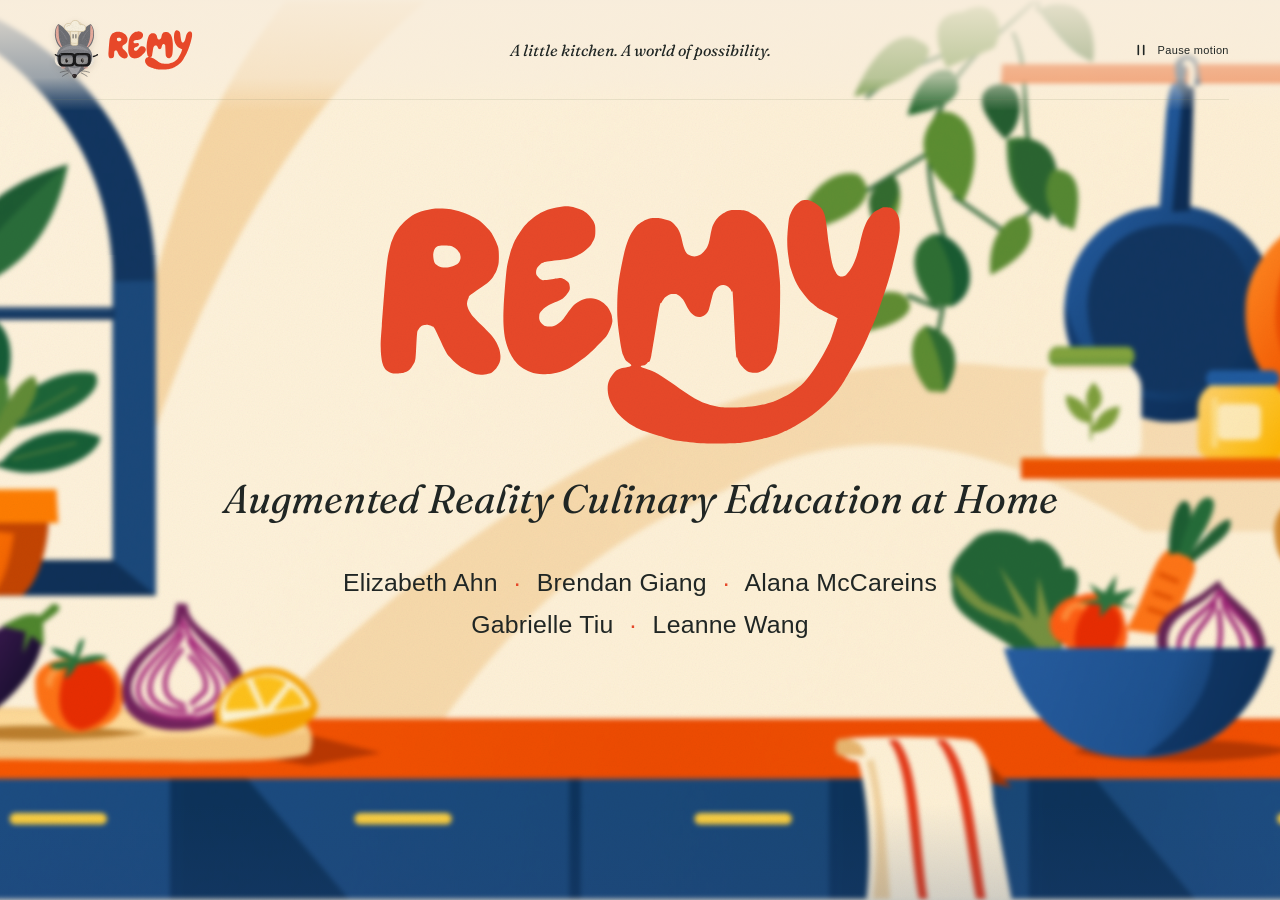
==== commit 8139188d: "Add the speaker script, the app demo clips, and full screen; remove the scene dots - N opens the spe" ====
--- a/index.html
+++ b/index.html
@@ -110,9 +110,12 @@
         <section class="film-scene pov-scene" data-scene-panel="pov" aria-hidden="true" inert>
           <div class="pov-world" aria-hidden="true"><img src="assets/illustrations/cook-pov.png" width="1672" height="941" alt=""></div>
           <div class="pov-detection" data-reveal="1"><svg class="pov-target" viewBox="0 0 100 100" fill="none" aria-hidden="true"><path d="M2 24V8q0-6 6-6h16m52 0h16q6 0 6 6v16m0 52v16q0 6-6 6H76m-52 0H8q-6 0-6-6V76"/><path class="pov-scan" d="M7 50h86"/></svg><div class="detected-label vision-glass"><svg viewBox="0 0 24 24" aria-hidden="true"><path d="m5 12 4 4L19 6"/></svg><span>Tomato Detected</span></div></div>
-          <aside class="pov-instruction vision-glass" data-reveal="2" aria-label="Hands-free cooking instruction"><div class="pov-lesson-top"><svg viewBox="0 0 100 100" aria-hidden="true"><use href="#i-knife"/></svg><h2>Knife Skills</h2></div><p class="pov-step">Step 2 of 5</p><p class="pov-action">Slice the tomato into even pieces</p><div class="pov-progress" role="progressbar" aria-label="Lesson progress" aria-valuemin="0" aria-valuemax="5" aria-valuenow="2"><span></span><span></span><span></span><span></span><span></span></div></aside>
+          <aside class="pov-instruction vision-glass" data-reveal="1" aria-label="Hands-free cooking instruction"><div class="pov-lesson-top"><svg viewBox="0 0 100 100" aria-hidden="true"><use href="#i-knife"/></svg><h2>Knife Skills</h2></div><p class="pov-step">Step 2 of 5</p><p class="pov-action">Slice the tomato into even pieces</p><div class="pov-progress" role="progressbar" aria-label="Lesson progress" aria-valuemin="0" aria-valuemax="5" aria-valuenow="2"><span></span><span></span><span></span><span></span><span></span></div></aside>
         </section>
-        <section class="film-scene demo-scene" data-scene-panel="demo" aria-hidden="true" inert><p>for demo</p></section>
+        <section class="film-scene demo-scene" data-scene-panel="demo" aria-label="Remy app demo" aria-hidden="true" inert>
+          <video class="demo-clip" data-clip="0" src="assets/demo/step-by-step.mp4" preload="auto" playsinline aria-label="The coach guides the flat base and plank steps of a carrot dice"></video>
+          <video class="demo-clip" data-clip="1" src="assets/demo/checkpoint.mp4" preload="auto" playsinline aria-label="The app photographs the carrot dice and grades size and uniformity"></video>
+        </section>
         <section class="film-scene limitations-scene" data-scene-panel="limitations" aria-hidden="true" inert>
           <p class="senses-instruction">Evaluate flavor, texture, and seasoning yourself.</p>
           <img class="finished-dish" src="assets/illustrations/finished-dish.png" width="1322" height="1190" alt="An illustrated plate of salmon, rice and colorful vegetables">
@@ -137,9 +140,30 @@
 
     <footer class="presentation-controls">
       <button class="previous-scene" type="button" aria-label="Previous narrative beat"></button>
-      <div class="scene-dots" role="group" aria-label="Choose scene"><button type="button" class="scene-dot active" data-go="title" aria-label="Scene 1" aria-pressed="true"></button><button type="button" class="scene-dot" data-go="sara" aria-label="Scene 2" aria-pressed="false"></button><button type="button" class="scene-dot" data-go="passion" aria-label="Scene 3" aria-pressed="false"></button><button type="button" class="scene-dot" data-go="barriers" aria-label="Scene 4" aria-pressed="false"></button><button type="button" class="scene-dot" data-go="question" aria-label="Scene 5" aria-pressed="false"></button><button type="button" class="scene-dot" data-go="population" aria-label="Scene 6" aria-pressed="false"></button><button type="button" class="scene-dot" data-go="school" aria-label="Scene 7" aria-pressed="false"></button><button type="button" class="scene-dot" data-go="home" aria-label="Scene 8" aria-pressed="false"></button><button type="button" class="scene-dot" data-go="reveal" aria-label="Scene 9" aria-pressed="false"></button><button type="button" class="scene-dot" data-go="pov" aria-label="Scene 10" aria-pressed="false"></button><button type="button" class="scene-dot" data-go="demo" aria-label="Scene 11" aria-pressed="false"></button><button type="button" class="scene-dot" data-go="limitations" aria-label="Scene 12" aria-pressed="false"></button><button type="button" class="scene-dot" data-go="return" aria-label="Scene 13" aria-pressed="false"></button><button type="button" class="scene-dot" data-go="closing" aria-label="Scene 14" aria-pressed="false"></button></div>
       <button class="next-scene" type="button"><span class="next-label"></span></button>
     </footer>
+    <aside class="script-panel" aria-label="Speaker script" inert>
+      <div class="script-head">
+        <h2 class="script-scene"></h2>
+        <p class="script-speaker"></p>
+        <button class="script-close" type="button" aria-label="Close speaker script"><svg viewBox="0 0 20 20" aria-hidden="true"><path d="m5 5 10 10M15 5 5 15"/></svg></button>
+      </div>
+      <div class="script-text"></div>
+    </aside>
+    <template id="speaker-script">
+      <section data-scene="reveal" data-speaker="Brendan">
+        <p data-beat="0">That’s why we created Remy. We’re bringing world class culinary education to your kitchen, on your time, and for a fraction of the cost, through a pair of AR glasses.</p>
+        <p data-beat="1">We built a prototype with an iPhone app and this mount on my head. Remy sees what you see. It walks you through every step, watching what you do,</p>
+      </section>
+      <section data-scene="pov" data-speaker="Brendan">
+        <p data-beat="0">and with the latest advancements in AI voice models,</p>
+        <p data-beat="1">gives you live feedback. It can even catch and correct your mistakes before you hurt yourself.</p>
+      </section>
+      <section data-scene="demo" data-speaker="Brendan">
+        <p data-beat="0">Here, Remy is teaching her how to dice carrots, one step at a time.</p>
+        <p data-beat="1">After she’s done, Remy takes a picture and grades it based on size and uniformity.</p>
+      </section>
+    </template>
     <p class="sr-only" role="status" aria-live="polite" id="scene-status">Scene 1 of 14. Remy. Use the right arrow key to advance and the left arrow key to reverse.</p>
   </main>
 </body>
--- a/style.css
+++ b/style.css
@@ -1,6 +1,6 @@
 @font-face{font-family:Fraunces;src:url('assets/fraunces.ttf') format('truetype');font-weight:100 900;font-display:swap}
 @font-face{font-family:Fraunces;src:url('assets/fraunces-italic.ttf') format('truetype');font-style:italic;font-weight:100 900;font-display:swap}
-:root{--cream:#f5ecd6;--ink:#202624;--orange:#e74829;--blue:#304c98;--ease:cubic-bezier(.22,1,.36,1)}
+:root{--cream:#f5ecd6;--paper-raised:#fbf6e9;--ink:#202624;--ink-muted:#5f645d;--orange:#e74829;--blue:#304c98;--shadow-float:0 0 0 1px #2026241a,0 12px 32px #2026242e;--ease:cubic-bezier(.22,1,.36,1);--ease-out-ui:cubic-bezier(.2,0,0,1)}
 *{box-sizing:border-box}html,body{margin:0;width:100%;height:100%;background:var(--cream)}body{font-family:Arial,Helvetica,sans-serif;color:var(--ink)}button,a{-webkit-tap-highlight-color:transparent}button{font:inherit;color:inherit;cursor:pointer}button:focus-visible,a:focus-visible{outline:3px solid var(--orange);outline-offset:6px}button{touch-action:manipulation}button:disabled{cursor:default}button svg{fill:none;stroke:currentColor;stroke-width:1.8;stroke-linecap:round;stroke-linejoin:round}.experience{position:relative;isolation:isolate;width:100%;height:100svh;min-height:480px;overflow:hidden;background:var(--cream)}.paper{pointer-events:none;position:absolute;inset:0;z-index:10;opacity:.24;mix-blend-mode:multiply;background-image:url("data:image/svg+xml,%3Csvg viewBox='0 0 200 200' xmlns='http://www.w3.org/2000/svg'%3E%3Cfilter id='n'%3E%3CfeTurbulence type='fractalNoise' baseFrequency='.68' numOctaves='3' stitchTiles='stitch'/%3E%3C/filter%3E%3Cpath fill='%23807554' opacity='.5' filter='url(%23n)' d='M0 0h200v200H0z'/%3E%3C/svg%3E");background-size:180px}
 .masthead{position:absolute;top:0;left:0;right:0;height:100px;z-index:12;display:flex;align-items:center;justify-content:space-between;margin:0 4%;border-bottom:1px solid #57644126}.wordmark{position:relative;display:inline-block;color:var(--ink);text-decoration:none;font-family:Fraunces,Georgia,serif;font-size:38px;font-weight:700;letter-spacing:-3px}.logo-o{color:var(--orange)}.logo-dot{font:10px Arial;position:absolute;top:7px;right:-14px}.masthead-note{font-family:Fraunces,Georgia,serif;font-weight:400;font-style:italic;font-size:16px;position:absolute;left:50%;transform:translateX(-50%);white-space:nowrap}.motion-control{display:flex;align-items:center;gap:8px;border:0;background:none;padding:12px 0;font-size:11px;letter-spacing:.03em}.motion-control svg{width:18px;height:18px}.play-icon{display:none}.motion-paused .pause-icon{display:none}.motion-paused .play-icon{display:initial}
 .canvas-wrap { position:absolute; inset:0; overflow:hidden; }
@@ -14,7 +14,7 @@
 .food-art { display:block; width:100%; height:auto; transform-origin:50% 96%; animation:food-drift 7s ease-in-out infinite; }
 
 .intro{position:absolute;left:50%;top:23%;width:48%;text-align:center;transform:translateX(-50%);transform-origin:50% 0;transition:transform 2.2s var(--ease),left 2.2s var(--ease),top 2.2s var(--ease);z-index:3}.eyebrow{font-size:.74cqw;letter-spacing:.19em;text-transform:uppercase;font-weight:600;margin:0 0 1.8cqw}.intro h1{position:relative;display:inline-block;color:var(--orange);font-family:Fraunces,Georgia,serif;font-size:12.4cqw;font-weight:850;line-height:.95;letter-spacing:-.85cqw;margin:0;transform:none;padding-right:.65cqw}.title-spark{position:absolute;top:-1.8cqw;right:-2.5cqw;font-family:Georgia,serif;font-size:3.8cqw;line-height:1;letter-spacing:0;color:#a1a650;animation:spark-turn 18s linear infinite}.subtitle{font-family:Fraunces,Georgia,serif;font-weight:400;font-style:italic;font-size:1.6cqw;line-height:1.45;margin:1.25cqw 0 0}.credits{margin-top:2.15cqw;transition:opacity .65s,transform .9s var(--ease)}.credits-label{font-size:.6cqw;font-weight:600;letter-spacing:.18em;text-transform:uppercase;opacity:.65}.credits p{font-size:.76cqw;line-height:1.9;margin:.65cqw 0 0;letter-spacing:.01em}.credits p span{padding:0 .4cqw;color:var(--orange)}
-.presentation-controls{position:absolute;z-index:12;bottom:0;left:0;right:0;display:flex;align-items:center;justify-content:space-between;height:96px;padding:0 4%;color:var(--cream);background:linear-gradient(transparent,#25467c33)}.chapter{display:flex;align-items:center;gap:15px;font-size:11px}.chapter-number{font-family:Fraunces,Georgia,serif;font-size:20px;color:#f3d08a}.chapter-line{height:1px;width:40px;background:#f3ecd955}.chapter-name{letter-spacing:.04em}.scene-dots{position:absolute;display:flex;gap:4px;left:50%;transform:translateX(-50%)}.scene-dot{position:relative;background:none;border:0;width:32px;height:40px;padding:0}.scene-dot:after{content:'';display:block;position:absolute;left:12px;top:16px;width:7px;height:7px;border-radius:50%;border:1px solid #eee5cf99;transition:background .4s,width .4s,left .4s}.scene-dot.active:after{background:#eee5cf;width:17px;left:7px;border-radius:5px}.next-scene{border:1px solid #eaddbd80;border-radius:40px;padding:13px 21px 13px 25px;background:#f2e8ce;color:#304638;display:flex;align-items:center;gap:27px;font-size:12px;transition:background .2s,transform .3s}.next-scene:hover{background:#fff6df;transform:translateY(-2px)}.next-scene svg{width:29px;height:20px}
+.presentation-controls{position:absolute;z-index:12;bottom:0;left:0;right:0;display:flex;align-items:center;justify-content:space-between;height:96px;padding:0 4%;color:var(--cream);background:linear-gradient(transparent,#25467c33)}.chapter{display:flex;align-items:center;gap:15px;font-size:11px}.chapter-number{font-family:Fraunces,Georgia,serif;font-size:20px;color:#f3d08a}.chapter-line{height:1px;width:40px;background:#f3ecd955}.chapter-name{letter-spacing:.04em}.next-scene{border:1px solid #eaddbd80;border-radius:40px;padding:13px 21px 13px 25px;background:#f2e8ce;color:#304638;display:flex;align-items:center;gap:27px;font-size:12px;transition:background .2s,transform .3s}.next-scene:hover{background:#fff6df;transform:translateY(-2px)}.next-scene svg{width:29px;height:20px}
 .sara { position:absolute; z-index:4; left:18.5%; top:22%; width:27%; pointer-events:none; }
 .sara-enter { opacity:0; transform:translate(-45px,100px) rotate(-2deg); transform-origin:50% 100%; transition:transform 2.1s var(--ease),opacity 1.4s ease; }
 .sara-art { display:block; width:100%; height:auto; transform-origin:50% 85%; animation:sara-breathe 7s ease-in-out infinite; }
@@ -36,7 +36,7 @@
 @media(max-aspect-ratio:1/1){
 .experience{min-height:740px}.masthead{height:80px;margin:0 6%}.wordmark{font-size:33px}.masthead-note{display:none}.motion-control{font-size:10px}.canvas{width:160svh;height:100svh;min-width:1184px;min-height:740px}.world{transform:translate(0,55px) scale(1.01)}
 .intro{top:25%;width:calc(100vw - 36px)}.intro h1{font-size:25vw;letter-spacing:-1.7vw;padding-right:1vw}.title-spark{font-size:8vw;right:-3vw;top:-4vw}.intro .eyebrow{font-size:9px;letter-spacing:.15em;margin-bottom:24px}.subtitle{font-size:16px;line-height:1.55;margin-top:22px}.credits{margin-top:32px}.credits-label{font-size:8px}.credits p{font-size:10px;line-height:1.9;margin-top:10px}.credits p span{padding:0 2px}
-.presentation-controls{height:80px;padding:0 6%}.chapter-name,.chapter-line{display:none}.scene-dots{left:36%}.next-scene{font-size:11px;padding:12px 16px;gap:18px}.chapter-number{font-size:18px}
+.presentation-controls{height:80px;padding:0 6%}.chapter-name,.chapter-line{display:none}.next-scene{font-size:11px;padding:12px 16px;gap:18px}.chapter-number{font-size:18px}
 [data-scene="sara"] .world{transform:translate(-12px,55px) scale(1.025)}[data-scene="sara"] .intro{top:11%;left:50%;transform:translateX(-50%) scale(.45)}[data-scene="sara"] .intro .eyebrow{margin-bottom:0;height:0}[data-scene="sara"] .intro .subtitle{opacity:0}
 .sara{left:calc(50% - 91px);top:17%;width:182px}.sara-enter{transform:translate(-25px,70px) rotate(-2deg)}[data-scene="sara"] .sara-enter{transform:translate(0,0) rotate(0)}.food-layer{left:calc(50% + 22px);top:63%;width:165px}
 .profile{left:calc(50% - 165px);top:47%;width:330px;padding:18px 24px 17px;border-radius:14px 14px 38px 14px}.profile-top .eyebrow{font-size:7px}.little-flower{font-size:25px}.profile h2{font-size:34px;letter-spacing:-1.5px;margin:8px 0 7px}.profile-intro{font-size:11px;margin-bottom:10px}.profile-facts li{font-size:11px;padding:8px 0;gap:12px;line-height:1.4}.fact-mark{font-size:8px}.profile-footer{padding-top:10px;gap:8px}.profile-footer svg{width:16px;height:16px}.profile-footer span{font-size:8px}.desktop-break{display:none}
@@ -54,3 +54,19 @@
 @media(max-aspect-ratio:1/1) and (max-height:800px) {
   .sara { width:145px; left:calc(50% - 72.5px); }
 }
+
+.script-panel{position:absolute;z-index:14;left:16px;right:16px;bottom:16px;max-width:880px;max-height:42%;margin-inline:auto;display:flex;flex-direction:column;border-radius:16px;background:var(--paper-raised);box-shadow:var(--shadow-float);color:var(--ink);visibility:hidden;opacity:0;translate:0 12px;transition:opacity .2s ease-out,translate .2s ease-out,visibility 0s .2s}
+.script-panel.is-open{visibility:visible;opacity:1;translate:0 0;transition:opacity .3s var(--ease-out-ui),translate .3s var(--ease-out-ui)}
+.script-head{display:flex;align-items:baseline;gap:12px;padding:12px 12px 0 24px}
+.script-scene{margin:0;font-family:Fraunces,Georgia,serif;font-size:18px;font-weight:600;line-height:1.3;text-wrap:balance}
+.script-speaker{margin:0;font-size:14px;font-weight:600;color:var(--blue);white-space:nowrap}
+.script-close{align-self:center;flex-shrink:0;display:grid;place-items:center;width:40px;height:40px;margin-left:auto;padding:0;border:0;border-radius:50%;background:none;color:var(--ink-muted);transition:background-color .15s,color .15s,scale .15s}
+.script-close svg{width:18px;height:18px}
+.script-close:active{scale:.96}
+@media(hover:hover){.script-close:hover{background:#2026240f;color:var(--ink)}}
+.script-text{overflow-y:auto;overscroll-behavior:contain;padding:8px 24px 20px}
+.script-text p{margin:0 0 12px;font-size:17px;line-height:1.55;color:var(--ink-muted);text-wrap:pretty;transition:color .15s}
+.script-text p:last-child{margin-bottom:0}
+.script-text .is-current{color:var(--ink)}
+.script-text .script-empty{font-size:15px}
+@media(prefers-reduced-motion:reduce){.script-panel,.script-panel.is-open{translate:none}}
--- a/film.css
+++ b/film.css
@@ -23,8 +23,6 @@
 .film-active .next-scene svg { width:25px; }
 .next-scene svg,[data-scene="sara"] .next-scene svg { transform:none; }
 .film-active .previous-scene:hover { transform:translateX(-3px); background:#fffae9; }
-.film-active .scene-dot:after { border-color:#304c9877; }
-.film-active .scene-dot.active:after { background:#304c98; }
 .film-scene { position:absolute; z-index:5; inset:0; opacity:0; visibility:hidden; pointer-events:none; transform:scale(1.035); transform-origin:50% 60%; transition:opacity .9s ease,transform 1.8s var(--ease),visibility 0s .9s; }
 .film-scene.is-active { opacity:1; visibility:visible; pointer-events:auto; transform:scale(1); transition-delay:.15s,0s,0s; }
 .film-scene h2 { font-family:Fraunces,Georgia,serif; font-size:3.8cqw; font-weight:650; letter-spacing:-.12cqw; line-height:1.13; margin:0; text-wrap:balance; }
@@ -79,8 +77,6 @@
 [data-scene="population"] .kitchen { opacity:0; }
 [data-scene="population"] .sara { left:8%; top:43%; width:16.1%; opacity:0; transform:scale(.85); }
 [data-scene="population"] .masthead { color:#f5ecd6; }
-[data-scene="population"] .scene-dot:after { border-color:#f5ecd688; }
-[data-scene="population"] .scene-dot.active:after { background:#f5ecd6; }
 .population-scene { color:#f5ecd6; }
 .population-scene > h2 { position:absolute; left:10%; top:13%; width:80%; text-align:center; font-size:4.6cqw; }
 .stat-block { position:absolute; top:28%; width:32%; }
@@ -118,8 +114,6 @@
 [data-scene="home"] .kitchen { opacity:0; }
 [data-scene="home"] .sara { left:74%; top:42%; width:11.3%; opacity:0; }
 [data-scene="home"] .masthead { color:#f5ecd6; }
-[data-scene="home"] .scene-dot:after { border-color:#f5ecd688; }
-[data-scene="home"] .scene-dot.active:after { background:#f5ecd6; }
 .home-scene { display:grid; place-items:center; }
 .home-scene .home-question { width:80%; font-family:Fraunces,Georgia,serif; font-weight:700; font-size:9.4cqw; line-height:1.04; letter-spacing:-.4cqw; text-wrap:balance; text-align:center; color:#f5ecd6; opacity:0; transform:scale(.25); transition:transform 1.9s var(--ease),opacity 1s ease; }
 .home-scene.is-active .home-question { opacity:1; transform:scale(1); transition-delay:.25s; }
@@ -147,11 +141,8 @@
 @media(prefers-reduced-motion:reduce) { .film-scene,.film-scene *, .sara,.kitchen,.world,.scene-wash { transition-duration:.01ms!important; transition-delay:0ms!important; animation:none!important; } }
 /* Portrait remains usable; the presentation itself is composed for 16:9. */
 @media(max-aspect-ratio:1/1) {
-  .film-active .scene-dots { left:50%; gap:0; }
-  .scene-dot { width:27px; }
   .film-active .previous-scene { left:6%; width:40px; height:40px; bottom:20px; }
   .film-active .next-scene { width:40px; height:40px; }
-  .film-active .scene-dots { bottom:20px; }
   .film-active .sara { left:calc(50% - 121px); top:38%; width:206px; }
   .passion-copy { left:calc(50% - 164px); top:16%; width:328px; }
   .passion-copy h2 { max-width:none; font-size:34px; }
@@ -283,14 +274,14 @@
   .restaurant-bill strong { font-size:38px; }
 }
 
-/* Arrow-free navigation: only the titled "Meet Sara" button remains visible; keys and scene dots navigate. */
+/* Arrow-free navigation: only the titled "Meet Sara" button remains visible; the arrow keys navigate. */
 .experience .previous-scene, .experience:not([data-scene="title"]) .next-scene { display:none !important; }
 .presentation-controls { justify-content:flex-end; }
 
 /* Slide 1 → 2: the title wordmark fades away rather than shrinking above Sara. */
 .intro { transition:transform 2.2s var(--ease),left 2.2s var(--ease),top 2.2s var(--ease),opacity .7s ease; }
 [data-scene="sara"] .intro { opacity:0; pointer-events:none; }
-/* No navigation buttons remain; arrow keys and scene dots navigate. */
+/* No navigation buttons remain; the arrow keys navigate. */
 .experience .next-scene { display:none !important; }
 /* Smaller Sara facts. */
 @media not (max-aspect-ratio:1/1) {
--- a/ending.css
+++ b/ending.css
@@ -1,9 +1,6 @@
 /* New scenes continue on the same stage; the wearer sees the physical kitchen. */
 [data-scene="pov"] .scene-wash,[data-scene="demo"] .scene-wash,[data-scene="limitations"] .scene-wash,[data-scene="return"] .scene-wash,[data-scene="closing"] .scene-wash { opacity:1; background:#f8f0dc; }
 :is([data-scene="pov"],[data-scene="demo"],[data-scene="limitations"],[data-scene="return"],[data-scene="closing"]) :is(.kitchen,.sara) { opacity:0; }
-.scene-dot { width:27px; }
-.scene-dot:after { left:10px; }
-.scene-dot.active:after { left:5px; }
 
 /* A soft material, with restrained highlights and no fabricated display bezel. */
 .vision-glass { font-family:-apple-system,BlinkMacSystemFont,"Segoe UI",Arial,sans-serif; color:#26352f; border:1px solid #ffffffb3; border-radius:1.65cqw; background:linear-gradient(145deg,#fffffff0,#ffffff94 54%,#f5fff17a); box-shadow:0 1.2cqw 3cqw #40261519,inset 0 1px 0 #ffffffed,inset 0 -1px 0 #ffffff38; backdrop-filter:blur(24px) saturate(140%); -webkit-backdrop-filter:blur(24px) saturate(140%); }
@@ -27,16 +24,18 @@
 .pov-progress { display:flex; gap:.35cqw; margin-top:2cqw; }
 .pov-progress span { height:.25cqw; flex:1; border-radius:10px; background:#51655825; }
 .pov-progress span:nth-child(-n+2) { background:#527664; transform-origin:left; }
-.pov-instruction.is-revealed .pov-progress span:nth-child(-n+2) { animation:lesson-progress 1.1s var(--ease) both; }
+.pov-instruction.is-revealed .pov-progress span:nth-child(-n+2) { animation:lesson-progress 1.1s var(--ease) .9s both; }
+.pov-instruction.is-revealed { transition-delay:.7s; }
 @keyframes pov-scan { 0%,100% { transform:translateY(-28px); opacity:.3; } 50% { transform:translateY(28px); opacity:.75; } }
 @keyframes lesson-progress { from { transform:scaleX(0); } to { transform:scaleX(1); } }
 
-/* The demo space is intentionally empty. */
-[data-scene="demo"],[data-scene="demo"] .scene-wash,.demo-scene { background:#fff; }
+/* Each demo beat shows one recorded clip, full bleed. */
+[data-scene="demo"],[data-scene="demo"] .scene-wash,.demo-scene { background:#111; }
 [data-scene="demo"] .paper { opacity:0; }
 [data-scene="demo"] .masthead { visibility:hidden; }
-.demo-scene { display:grid; place-items:center; transform:none; }
-.demo-scene p { font-family:Arial,sans-serif; font-size:2.8cqw; font-weight:400; color:#252525; }
+.demo-scene { transform:none; }
+.demo-clip { position:absolute; inset:0; width:100%; height:100%; object-fit:contain; opacity:0; transition:opacity .3s ease-out; }
+.demo-clip.is-playing { opacity:1; }
 
 /* The plate remains physical; flavor, texture and seasoning need human judgment. */
 .senses-instruction { position:absolute; left:17%; top:13%; width:66%; font-family:Fraunces,Georgia,serif; font-size:2.8cqw; font-weight:500; text-align:center; text-wrap:balance; }
@@ -91,10 +90,6 @@
 
 /* The film remains composed for 16:9; portrait has an intentional readable framing. */
 @media(max-aspect-ratio:1/1) {
-  .scene-dots,.film-active .scene-dots { left:50%; gap:0; bottom:20px; }
-  .scene-dot { width:18px; }
-  .scene-dot:after { width:5px; height:5px; left:6px; top:17px; }
-  .scene-dot.active:after { width:12px; left:3px; }
   .chapter,.next-label { display:none; }
   .next-scene { width:40px; height:40px; padding:0; margin-left:auto; justify-content:center; }
   .next-scene svg { width:23px; }
@@ -112,7 +107,6 @@
   .pov-action { font-size:18px; margin-top:11px!important; }
   .pov-progress { gap:5px; margin-top:21px; }
   .pov-progress span { height:3px; }
-  .demo-scene p { font-size:30px; }
   .senses-instruction { left:calc(50% - 170px); top:12%; width:340px; font-size:23px; }
   .finished-dish { left:calc(50% - 130px); top:21%; width:260px; }
   .sense-panel { width:162px; padding:14px; border-radius:17px; }
